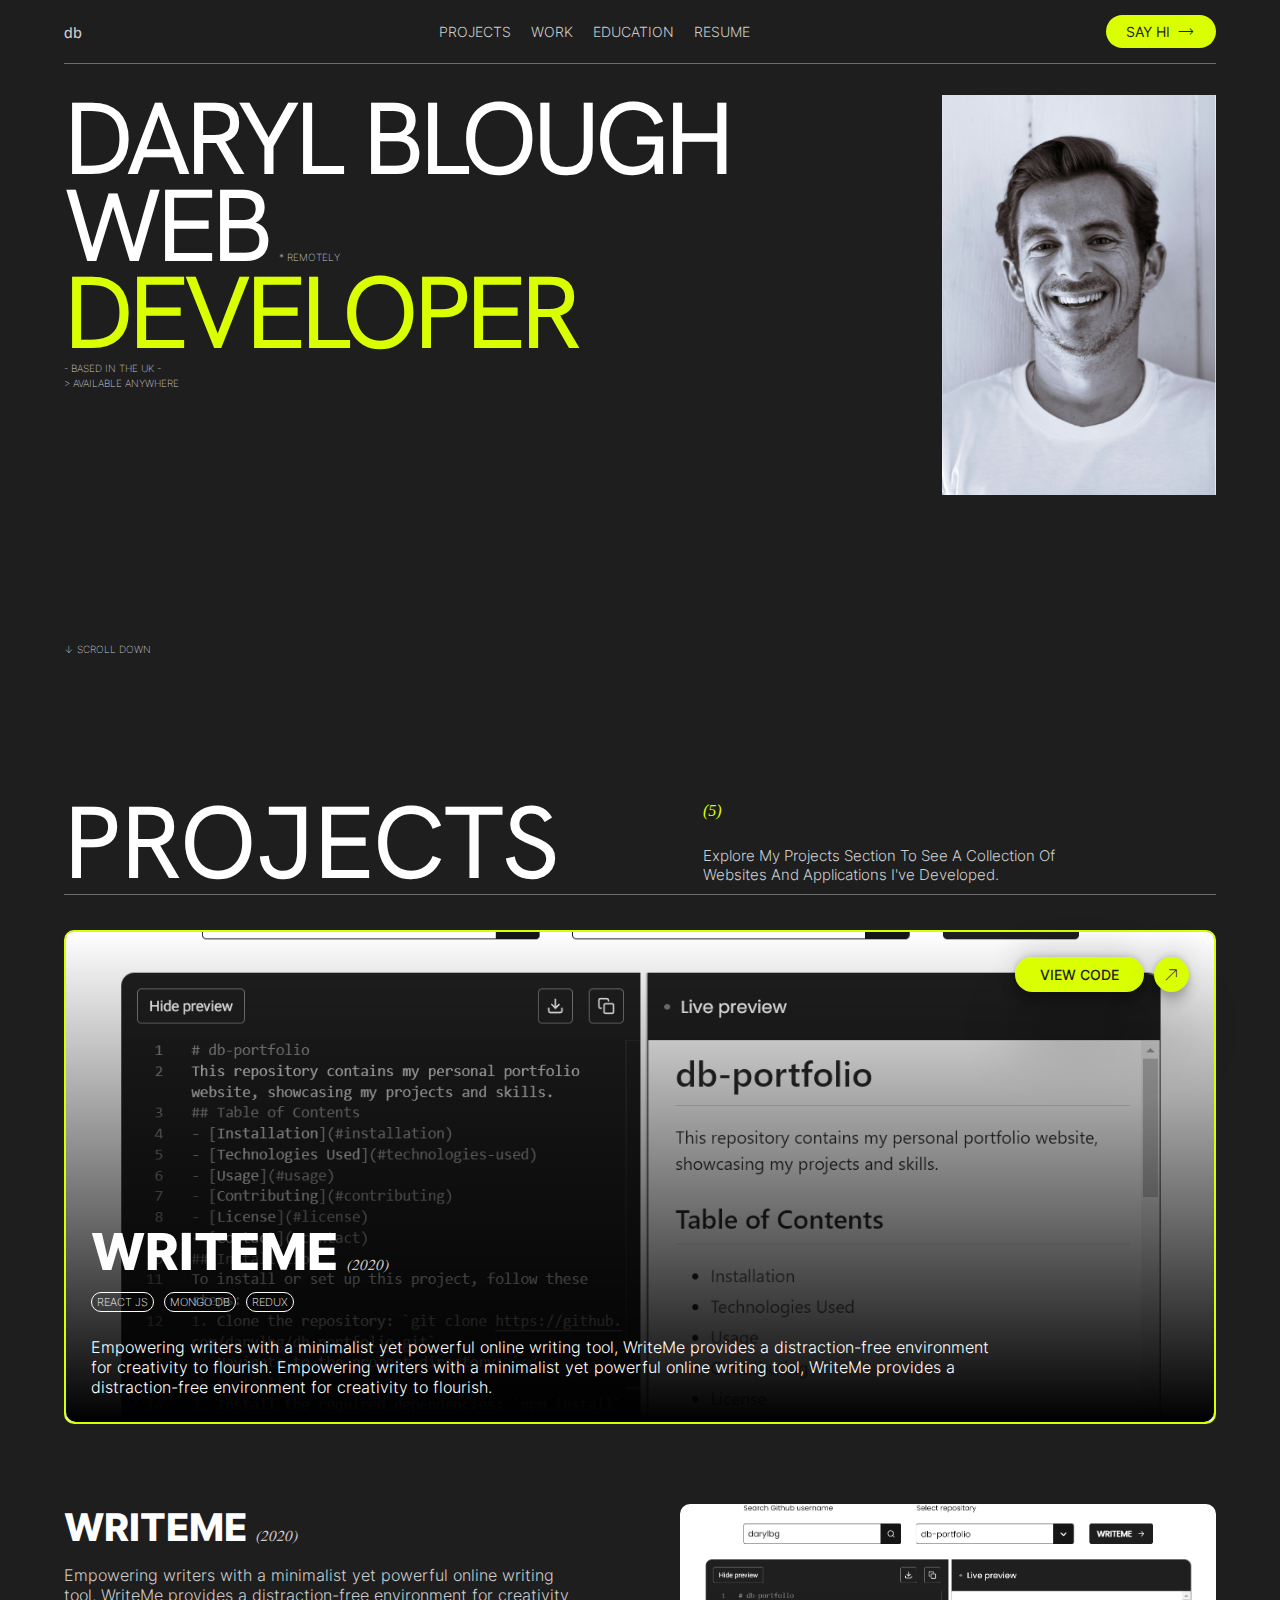
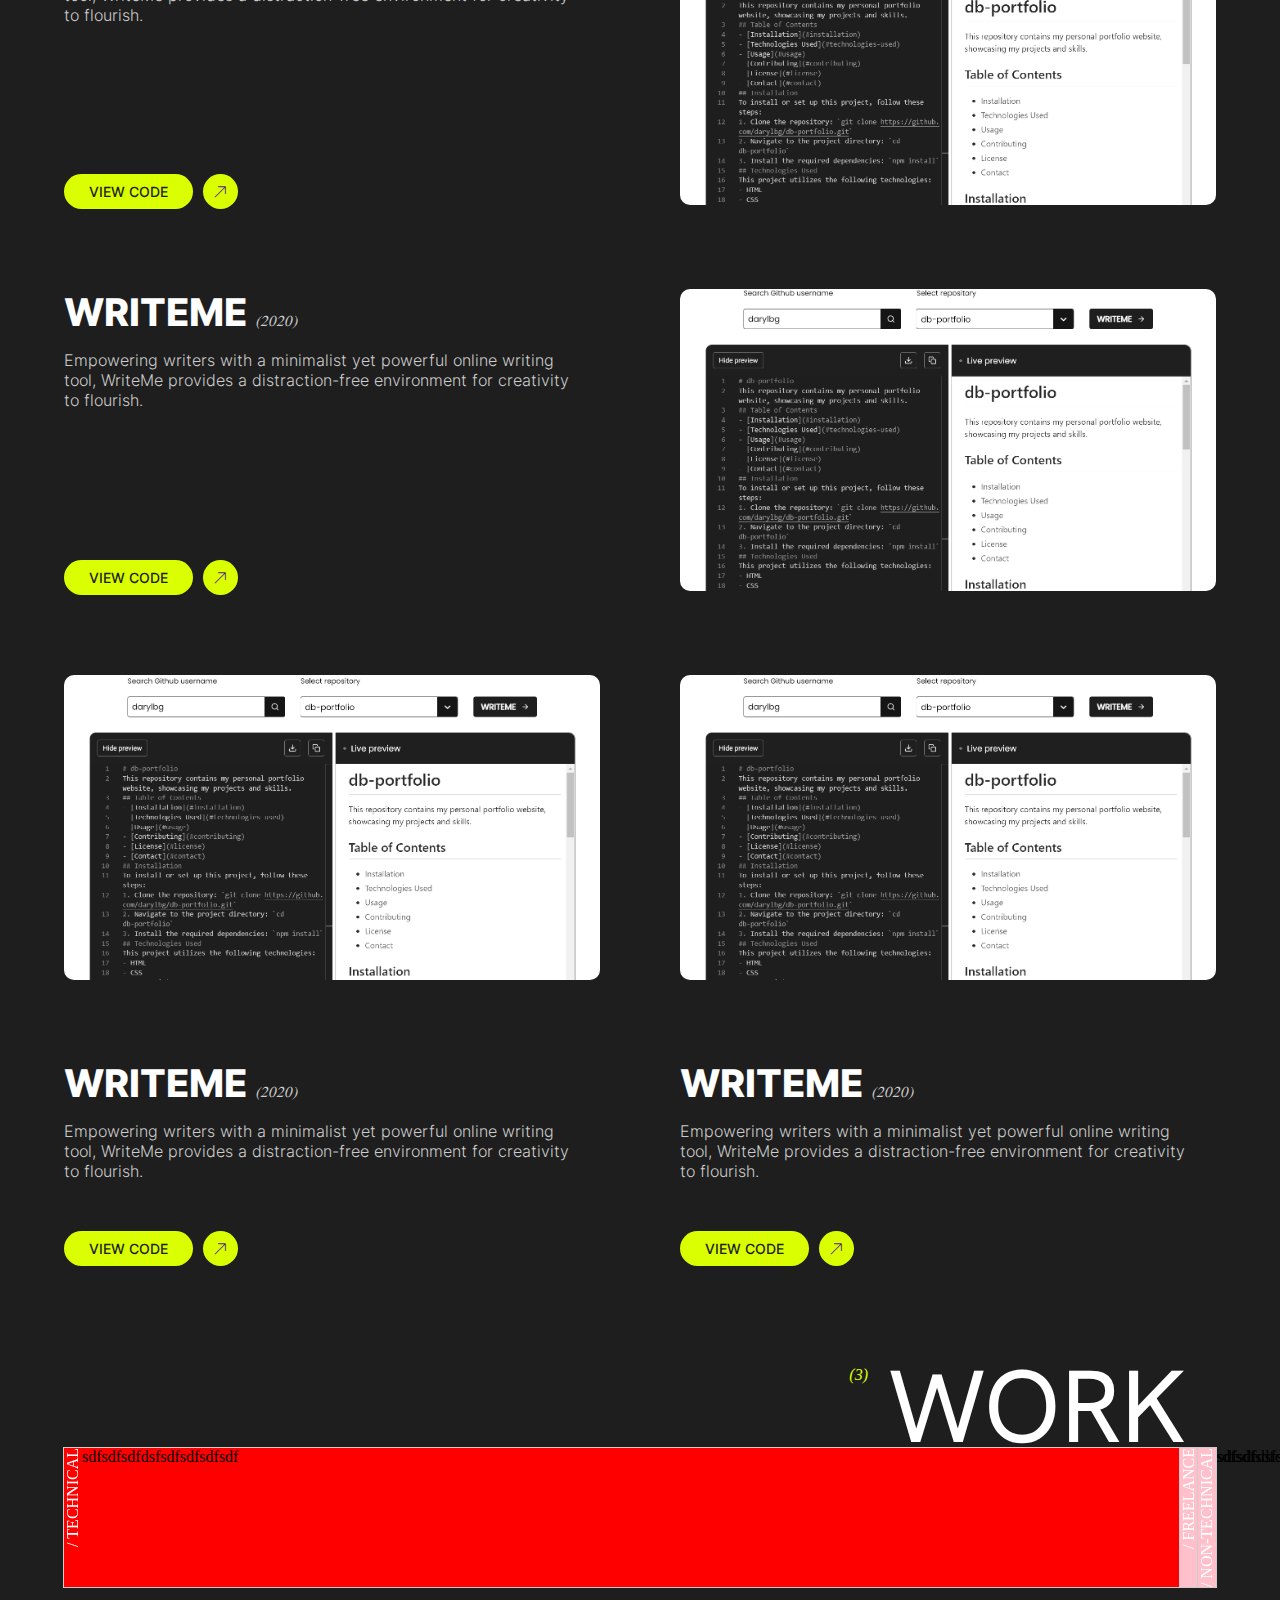
==== index.html @ 4eb35c2e "refactored work expand/collapse, animated it" ====
<!DOCTYPE html>
<html lang="en">
  <head>
    <meta charset="UTF-8" />
    <meta name="viewport" content="width=device-width, initial-scale=1.0" />
    <title>Daryl Blough Portfolio</title>
    <link
      rel="stylesheet"
      href="https://fonts.googleapis.com/css2?family=Material+Symbols+Outlined:opsz,wght,FILL,GRAD@24,400,0,0"
    />
    <link
      rel="stylesheet"
      href="https://fonts.googleapis.com/css2?family=Material+Symbols+Rounded:opsz,wght,FILL,GRAD@24,300,0,-25"
    />
    <link rel="stylesheet" href="style.css" />
    <script src="https://ajax.googleapis.com/ajax/libs/jquery/3.6.3/jquery.min.js"></script>
  </head>
  <body>
    <div class="navbar desktop-navbar">
      <div class="navbar-wrapper">
        <div class="logo"><a href="">db</a></div>
        <ul class="navbar-menu">
          <li class="menu-item"><a href="">PROJECTS</a></li>
          <li class="menu-item"><a href="">WORK</a></li>
          <li class="menu-item"><a href="">EDUCATION</a></li>
          <li class="menu-item"><a href="">RESUME</a></li>
        </ul>
        <div class="menu-item contact-menu-item">
          <a href=""
            >SAY HI<span class="material-symbols-rounded"> trending_flat </span>
          </a>
        </div>
      </div>
    </div>
    <div class="navbar mobile-navbar">
      <div class="m-navbar">
        <div class="m-navbar-logo">db</div>
        <button id="m-menu-trigger" class="m-menu-button">
          <span id="m-menu-trigger-icon" class="material-symbols-rounded"
            >menu</span
          >
          MENU
        </button>
      </div>

      <ul id="m-navbar-menu" class="m-navbar-menu">
        <li class="menu-item"><a href="">HOME</a></li>
        <li class="menu-item"><a href="">PROJECTS</a></li>
        <li class="menu-item"><a href="">WORK</a></li>
        <li class="menu-item"><a href="">EDUCATION</a></li>
        <li class="menu-item"><a href="">CONTACT</a></li>
        <li class="menu-item"><a href="">RESUME</a></li>
      </ul>
    </div>
    <div class="app">
      <div class="home">
        <div class="home-intro-wrapper">
          <div class="home-text">
            <div class="header">
              <p class="header-text">DARYL BLOUGH</p>
              <p class="header-text">
                WEB<span class="inline-header-subtext">* REMOTELY</span>
              </p>
              <p class="header-text accent-header">DEVELOPER</p>
              <div class="header-subtext">
                <p>- BASED IN THE UK -</p>
                <p>> AVAILABLE ANYWHERE</p>
              </div>
            </div>
          </div>
          <div class="home-image">
            <div class="image">
              <img src="./assets/images/unsplash_rriAI0nhcbc.jpg" alt="" />
            </div>
          </div>
        </div>
        <div class="text">
          <p class="header-subtext scrolldown-subtext">↓ SCROLL DOWN</p>
        </div>
        <div class="projects-header">
          <div class="title section-header">
            <p>PROJECTS</p>
            <span class="sm-section-header-number hide-on-md">(5)</span>
          </div>
          <div class="section-header-content">
            <div class="content-wrapper">
              <p class="number hide-on-sm">(5)</p>
              <p class="text">
                Explore my projects section to see a collection of websites and
                applications I've developed.
              </p>
            </div>
          </div>
        </div>
      </div>
      <div class="projects">
        <div class="featured-project">
          <div class="featured-project-image">
            <img
              src="./assets/images/zoomtube.png"
              class="featured-project-image"
            />
          </div>
          <div class="featured-project-content">
            <div class="featured-project-links">
              <div class="view-links">
                <div class="view-code-link">
                  <a href="">
                    <span>VIEW CODE</span>
                  </a>
                </div>
                <a href="" class="view-live-link">
                  <span class="material-symbols-rounded"> north_east </span>
                </a>
              </div>
            </div>
            <div class="project-content-header">
              <p class="title">WRITEME<span>(2020)</span></p>
              <div class="techstack">
                <div class="tech">REACT JS</div>
                <div class="tech">MONGO DB</div>
                <div class="tech">REDUX</div>
              </div>
              <p class="description">
                Empowering writers with a minimalist yet powerful online writing
                tool, WriteMe provides a distraction-free environment for
                creativity to flourish. Empowering writers with a minimalist yet
                powerful online writing tool, WriteMe provides a
                distraction-free environment for creativity to flourish.
              </p>
            </div>
          </div>
        </div>
        <div class="project-layout-1 project-layout">
          <div class="project">
            <div class="project-content">
              <div class="project-content-header">
                <p class="title">WRITEME<span>(2020)</span></p>
                <p class="description">
                  Empowering writers with a minimalist yet powerful online
                  writing tool, WriteMe provides a distraction-free environment
                  for creativity to flourish.
                </p>
              </div>
              <div class="project-content-footer">
                <div class="view-links">
                  <div class="view-code-link">
                    <a href="">
                      <span>VIEW CODE</span>
                    </a>
                  </div>
                  <a href="" class="view-live-link">
                    <span class="material-symbols-rounded"> north_east </span>
                  </a>
                </div>
              </div>
            </div>
            <div class="project-image">
              <img
                src="./assets/images/zoomtube.png"
                alt="writeme project image"
              />
            </div>
          </div>
          <div class="project">
            <div class="project-content">
              <div class="project-content-header">
                <p class="title">WRITEME<span>(2020)</span></p>
                <p class="description">
                  Empowering writers with a minimalist yet powerful online
                  writing tool, WriteMe provides a distraction-free environment
                  for creativity to flourish.
                </p>
              </div>
              <div class="project-content-footer">
                <div class="view-links">
                  <div class="view-code-link">
                    <a href="">
                      <span>VIEW CODE</span>
                    </a>
                  </div>
                  <a href="" class="view-live-link">
                    <span class="material-symbols-rounded"> north_east </span>
                  </a>
                </div>
              </div>
            </div>
            <div class="project-image">
              <img
                src="./assets/images/zoomtube.png"
                alt="writeme project image"
              />
            </div>
          </div>
        </div>
        <div class="project-layout-2 project-layout">
          <div class="project">
            <div class="project-image project-layout-2-image">
              <img
                src="./assets/images/zoomtube.png"
                alt="writeme project image"
              />
            </div>
            <div class="project-content project-layout-2-content">
              <div class="project-content-header">
                <p class="title">WRITEME<span>(2020)</span></p>
                <p class="description">
                  Empowering writers with a minimalist yet powerful online
                  writing tool, WriteMe provides a distraction-free environment
                  for creativity to flourish.
                </p>
              </div>
              <div class="project-content-footer">
                <div class="view-links">
                  <div class="view-code-link">
                    <a href="">
                      <span>VIEW CODE</span>
                    </a>
                  </div>
                  <a href="" class="view-live-link">
                    <span class="material-symbols-rounded"> north_east </span>
                  </a>
                </div>
              </div>
            </div>
          </div>
          <div class="project">
            <div class="project-image project-layout-2-image">
              <img
                src="./assets/images/zoomtube.png"
                alt="writeme project image"
              />
            </div>
            <div class="project-content project-layout-2-content">
              <div class="project-content-header">
                <p class="title">WRITEME<span>(2020)</span></p>
                <p class="description">
                  Empowering writers with a minimalist yet powerful online
                  writing tool, WriteMe provides a distraction-free environment
                  for creativity to flourish.
                </p>
              </div>
              <div class="project-content-footer">
                <div class="view-links">
                  <div class="view-code-link">
                    <a href="">
                      <span>VIEW CODE</span>
                    </a>
                  </div>
                  <a href="" class="view-live-link">
                    <span class="material-symbols-rounded"> north_east </span>
                  </a>
                </div>
              </div>
            </div>
          </div>
        </div>
      </div>
      <div class="work">
        <div class="work-header">
          <div class="title section-header">
            <span class="sm-section-header-number">(3)</span>
            <p>WORK</p>
          </div>
        </div>
        <div class="work-fields">
          <div id="technical" class="work-field technical work-expanded" data-index="0">
            <div class="work-field-header">
                <span><span>/ </span>TECHNICAL</span>
            </div>
            <div class="work-field-content">sdfsdfsdfdsfsdfsdfsdfsdf</div>
          </div>
          <div id="freelance" class="work-field freelance work-collapsed" data-index="1">
            <div class="work-field-header">
                <span><span>/ </span>FREELANCE</span>
            </div>
            <div class="work-field-content">sdfsdfsdfdsfsdfsdfsdfsdf</div>
          </div>
          <div id="non-technical" class="work-field non-technical work-collapsed" data-index="2">
            <div class="work-field-header">
                <span><span>/ </span>NON-TECHNICAL</span>
            </div>
            <div class="work-field-content">sdfsdfsdfdsfsdfsdfsdfsdf</div>
          </div>
        </div>
      </div>
    </div>
    <script src="script.js"></script>
    <!-- <script src="https://code.jquery.com/jquery-3.7.1.min.js" integrity="sha256-/JqT3SQfawRcv/BIHPThkBvs0OEvtFFmqPF/lYI/Cxo=" crossorigin="anonymous"></script> -->
  </body>
</html>
---- style.css ----
@font-face {
  font-family: "Familjen Grotesk";
  src: url("./assets/fonts/Familjen_Grotesk/FamiljenGrotesk-VariableFont_wght.ttf")
    format("truetype");
}

@font-face {
  font-family: "Inter";
  src: url("./assets/fonts/Inter/Inter-VariableFont_slnt\,wght.ttf")
    format("truetype");
}

@font-face {
  font-family: "Times Newer Roman";
  src: url("./assets/fonts/times_newer_roman/TimesNewerRoman-Regular.otf")
    format("truetype");
}

@font-face {
  font-family: "Hanken Grotesk";
  src: url("./assets/fonts/Hanken_Grotesk/HankenGrotesk-VariableFont_wght.ttf")
    format("truetype");
}

.material-symbols-rounded {
  font-variation-settings: "FILL" 0, "wght" 200, "GRAD" 0, "opsz" 24;
}

:root {
  --black: #1e1e1e;
  --black-50: #6a6a6a;
  --white: #fff;
  --white-darker: #cccccc;
  --accent: #daff00;
  --accent-darker: #b1cc00;

  --familjen-grotesk: "Familjen Grotesk";
  --hanken-grotesk: "Hanken Grotesk";
  --inter: "Inter";
  --times-newer-roman: "Times Newer Roman";
}

body {
  /* width: 100vw; */
  overflow-x: hidden;
  margin: 0;
  padding: 0;
  display: flex;
  flex-direction: column;
  justify-content: center;
  background-color: var(--black);
  color: var(--black-100);
  font-family: var(--raleway-font);
}

/* NAVBAR */

.navbar {
  display: flex;
  flex-direction: row;
  position: fixed;
  width: 100%;
  top: 0;
  transition: all ease-in-out 0.4s;
  box-sizing: border-box;
  background-color: var(--black);
  max-width: 1600px;
  z-index: 99;
}

.navbar-wrapper {
  display: flex;
  justify-content: space-between;
  align-items: center;
  width: 100%;
  padding: 15px 0;
  border-bottom: 1px solid var(--black-50);
}

.logo a {
  color: var(--white-darker);
  font-family: var(--familjen-grotesk);
  text-decoration: none;
}

.desktop-navbar {
  /* height: 60px; */
  align-self: center;
  padding: 0 5%;
}

.navbar-menu {
  display: flex;
  align-items: center;
  gap: 20px;
  flex-direction: row;
  padding: 0;
  margin: 0;
}

.menu-item {
  list-style-type: none;
}

.menu-item a {
  text-decoration: none;
  color: var(--white-darker);
  font-family: var(--inter);
  font-weight: 300;
  font-size: 14px;
}

.menu-item a:hover {
  text-decoration: none;
  color: var(--white);
  transition: all ease-in-out 0.2s;
}

.contact-menu-item a {
  color: var(--black);
  background-color: var(--accent);
  padding: 6px 20px;
  border-radius: 50px;
  display: flex;
  align-items: center;
  font-size: 14px;
  font-weight: 400;
}

.contact-menu-item a:hover {
  color: var(--black);
}

.contact-menu-item a .material-symbols-rounded {
  color: var(--black);
  font-size: 21px;
  padding-left: 5px;
}

/* MOBILE NAVBAR */

.m-navbar {
  display: flex;
  justify-content: space-between;
  width: 100%;
  padding: 10px;
  align-items: center;
}

.m-navbar-logo {
  color: var(--white);
}

.m-menu-button {
  z-index: 80;
  background-color: var(--accent);
  border: none;
  color: var(--black);
  border-radius: 50px;
  display: flex;
  align-items: center;
  padding: 6px 15px;
}

.m-menu-button:hover,
.m-menu-button:focus {
  cursor: pointer;
}

#m-menu-trigger-icon {
  font-size: 18px;
  padding-right: 5px;
}

.m-navbar-menu {
  position: absolute;
  top: 0;
  left: 100%;
  height: 100svh;
  background-color: var(--black);
  margin: 0;
  padding: 50px 20px;
  box-sizing: border-box;
  display: flex;
  justify-content: center;
  flex-direction: column;
}

.m-navbar-menu .menu-item a {
  font-size: 25px;
}

.m-navbar-menu .menu-item {
  padding: 15px 0;
}

.app {
  display: flex;
  flex-direction: column;
  width: 100%;
  align-self: center;
  padding: 70px 5% 0 5%;
  max-width: 1600px;
  box-sizing: border-box;
}

/* home */

.home {
  /* width: 100%; */
  display: flex;
  flex-direction: column;
  height: calc(100svh - 75px);
  justify-content: space-between;
  box-sizing: border-box;
  padding-top: 25px;
}

.home-intro-wrapper {
  width: 100%;
  display: flex;
  flex-direction: row;
}

.home-text {
  display: flex;
  flex-direction: column;
  flex-grow: 1;
  justify-content: space-between;
}

.home-text .header {
  width: 100%;
}

.home-text .header .header-text {
  margin: 0;
  font-family: var(--hanken-grotesk);
  color: var(--white);
  container-type: inline-size;
  font-size: 8cqw;
  line-height: 0.85;
  letter-spacing: -5px;
}

.home-text .header .accent-header {
  color: var(--accent);
}

.inline-header-subtext {
  padding-left: 10px;
}

.inline-header-subtext,
.header-subtext {
  color: var(--white-darker);
  font-family: var(--inter);
  font-size: 10px;
  margin: 0;
  line-height: 0.5;
  font-weight: 200;
  letter-spacing: 0px;
}

.scrolldown-subtext {
  margin: 0;
  line-height: 1;
}

.home-image {
  display: flex;
  width: 350px;
  max-width: 35%;
  max-height: 400px;
  justify-content: flex-end;
}

.home-image .image img {
  width: 100%;
  height: 100%;
}

.home-image .text {
  display: flex;
  align-items: flex-end;
}

/* projects */

.section-header {
  flex: 0 0 auto;
  display: flex;
  padding-right: 30px;
}

.section-header p {
  font-size: 8cqw;
  font-family: var(--hanken-grotesk);
  color: var(--white);
  margin: 0;
  align-self: flex-end;
  line-height: 0.8;
}

.projects-header {
  display: flex;
  flex-direction: row;
  width: 100%;
  padding-bottom: 10px;
  border-bottom: 1px solid var(--black-50);
  box-sizing: border-box;
}

.section-header-content {
  display: flex;
  flex-grow: 1;
  flex-direction: column;
  align-items: center;
}

.section-header-content .content-wrapper {
  max-width: 400px;
  display: flex;
  flex-direction: column;
  justify-content: space-between;
  height: 100%;
}

.section-header-content .content-wrapper .number {
  color: var(--accent);
  font-style: italic;
  margin: 0;
}

.sm-section-header-number {
  color: var(--accent);
  font-style: italic;
  padding: 0 20px;
}

.section-header-content .content-wrapper .text {
  color: var(--white-darker);
  margin: 0;
  font-family: var(--inter);
  font-size: 15px;
  font-weight: 300;
  text-transform: capitalize;
}

/* projects */

.projects {
  display: flex;
  flex-direction: column;
  justify-content: center;
  gap: 50px;
  margin-top: 35px;
}

.featured-project {
  width: 100%;
  height: 100%;
  aspect-ratio: 21/9;
  display: flex;
  position: relative;
  border-radius: 10px;
  border: 2px solid var(--accent);
  min-height: 450px;
  box-sizing: border-box;
}

.featured-project::before {
  content: "";
  background: linear-gradient(to top, rgb(0, 0, 0, 1), transparent);
  position: absolute;
  height: 100%;
  width: 100%;
  border-radius: 10px;
  z-index: 70;
}

.featured-project-links .view-links .view-code-link,
.featured-project-links .view-links .view-live-link {
  box-shadow: rgba(0, 0, 0, 0.25) 0px 54px 55px, rgba(0, 0, 0, 0.12) 0px -12px 30px, rgba(0, 0, 0, 0.12) 0px 4px 6px, rgba(0, 0, 0, 0.17) 0px 12px 13px, rgba(0, 0, 0, 0.09) 0px -3px 5px;
}

.featured-project-image {
  position: absolute;
  height: 100%;
  width: 100%;
  border-radius: 7px;
}

.featured-project-image img {
  object-fit: cover;
  object-position: center center;
  filter: grayscale(1);
}

.featured-project:hover > .featured-project-image img {
  filter: grayscale(0);
  transition: all ease-in-out 0.3s;
}

.featured-project-links {
  display: flex;
  justify-content: flex-end;
}

.featured-project-content {
  display: flex;
  flex: 1;
  justify-content: space-between;
  flex-direction: column;
  padding: 25px;
  box-sizing: border-box;
  z-index: 80;
}

.featured-project-content .project-content-header {
  max-width: 900px;
}

.featured-project-content .project-content-header .title {
  color: var(--white);
  margin-bottom: 10px;
  font-size: 4cqw;
}

.project-content-header .techstack {
  display: flex;
  flex-direction: row;
  gap: 10px;
}

.techstack .tech {
  border: 1px solid white;
  border-radius: 50px;
  color: var(--white);
  font-family: var(--inter);
  font-weight: 200;
  font-size: 11px;
  padding: 2px 5px;
}

.featured-project-content .project-content-header .description {
  color: var(--white);
  margin-top: 25px;
}

.project-layout-1 {
  display: flex;
  flex-direction: column;
  gap: 50px;
}

.project-layout-2 {
  display: flex;
  flex-direction: row;
  gap: 20px;
}

.project-layout-1 .project {
  flex-direction: row;
}

.project-layout-2 .project {
  flex-direction: column;
}

.project {
  display: flex;
  flex: 1;
  gap: 20px;
}

.project-content {
  display: flex;
  flex-direction: column;
  justify-content: space-between;
  flex: 1;
}

.project-content-header {
  z-index: 80;
}

.project-content-header .title {
  color: var(--white);
  font-family: var(--inter);
  font-weight: 800;
  margin: 0 0 15px 0;
  container-type: inline-size;
  font-size: 3cqw;
}

.project-content-header .title span {
  color: var(--white-darker);
  font-family: var(--times-newer-roman);
  font-weight: 200;
  margin: 0 8px;
  font-style: italic;
  font-size: 15px;
}

.project-content-header .description {
  color: var(--white-darker);
  font-family: var(--inter);
  margin: 0;
  font-weight: 300;
  text-wrap: pretty;
}

.view-links {
  display: flex;
  flex-direction: row;
  align-items: center;
}

.view-code-link {
  border-radius: 50px;
}

.view-code-link a {
  height: 35px;
  background-color: var(--accent);
  display: flex;
  align-items: center;
  padding: 0px 25px;
  border-radius: 50px;
  text-decoration: none;
  text-decoration: none;
  width: fit-content;
}

.view-code-link a span {
  color: var(--black);
  font-family: var(--inter);
  font-weight: 500;
  font-size: 14px;
}

.view-live-link {
  background-color: var(--accent);
  border: none;
  border-radius: 50%;
  height: 35px;
  width: 35px;
  margin-left: 10px;
  display: flex;
  justify-content: center;
  align-items: center;
  text-decoration: none;
}

.view-live-link:hover {
  cursor: pointer;
}

.view-live-link .material-symbols-rounded {
  font-size: 21px;
}

.project-image {
  position: relative;
  border-radius: 10px;
  aspect-ratio: 16/9;
  flex: 1;
}

.project-image img {
  height: 100%;
  width: 100%;
  object-fit: cover;
  border-radius: 10px;
  aspect-ratio: 16/9;
  filter: grayscale(1);
}

.project:hover > .project-image img {
  filter: grayscale(0);
  transition: all ease-in-out 0.3s;
}

.view-project {
  position: absolute;
  top: 5px;
  right: 5px;
  color: var(--accent);
  font-family: var(--inter);
}

.project-layout-2-image,
.project-layout-2-content {
  flex-grow: 0;
}

.project-layout-2-content .project-content-footer {
  margin-top: 50px;
}

/* work */

.work {
  margin-top: 100px;
  margin-bottom: 100px;
  display: flex;
  flex-direction: column;
}

.work-header .section-header {
  justify-content: flex-end;
}

.work-fields {
  display: flex;
  flex-direction: row;
  width: 100%;
}

.work-field {
  display: flex;
  flex-direction: row;
  outline: 1px solid var(--white-darker);
}

.work-expanded {
  flex: 1;
  width: auto;
  background-color: red;
  transition: flex 0.7s, width 0.7s ease;
}

.work-collapsed {
  flex: 0;
  background-color: pink;
  transition: flex 0.7s, width 0.7s ease;
}

.work-field-header {
  display: flex;
  flex-direction: column;
  cursor: pointer;
}

.work-field-header span {
  writing-mode: vertical-rl;
  transform: scale(-1);
  color: var(--white);
}

/* MEDIA QUERIES */

@media screen and (min-width: 768px) {
  .mobile-navbar {
    display: none;
  }

  .home-image .text {
    display: none;
  }

  .hide-on-md {
    display: none;
  }
}

@media screen and (min-width: 1100px) {
  .projects {
    display: flex;
    flex-direction: column;
    justify-content: center;
    gap: 80px;
  }

  .project {
    display: flex;
    flex: 1;
    gap: 80px;
  }

  .project-layout-1 {
    display: flex;
    flex-direction: column;
    gap: 80px;
  }

  .project-layout-2 {
    display: flex;
    flex-direction: row;
    gap: 80px;
  }
}

@media screen and (min-width: 1400px) {
  .home-text .header .header-text {
    font-size: 120px;
  }

  .section-header p {
    font-size: 120px;
  }
}

@media screen and (max-width: 768px) {
  .desktop-navbar {
    display: none;
  }

  .app {
    align-self: center;
    padding: 60px 10px 0 10px;
  }

  .home {
    justify-content: space-around;
  }

  .home-intro-wrapper {
    flex-direction: column;
  }

  .home-text .header .header-text {
    font-size: 12cqw;
    letter-spacing: -2.5px;
  }

  .inline-header-subtext,
  .header-subtext {
    font-size: 9px;
  }

  .home-image {
    display: flex;
    width: 100%;
    max-width: 100%;
  }

  .home-image .image {
    width: auto;
    height: auto;
    max-height: 300px;
  }

  .inline-header-subtext,
  .home-text .subtext {
    font-size: 9px;
    line-height: 0.5;
  }

  .home-image {
    display: flex;
    width: 100%;
  }

  .projects-header {
    flex-direction: column;
    /* border-bottom: none; */
  }

  .section-header {
    flex: 0 0 auto;
    display: flex;
  }

  .section-header p {
    padding-bottom: 8px;
  }

  .section-header-content {
    align-items: flex-start;
    max-width: 100%;
  }

  .section-header-content .content-wrapper {
    max-width: 100%;
    width: 100%;
  }

  .section-header-content .content-wrapper .text {
    font-size: 13px;
  }

  .project-layout-1 .project {
    flex-direction: column-reverse;
  }

  .project-layout-2 {
    flex-direction: column;
    gap: 50px;
  }

  .project-layout-2-content .project-content-footer {
    margin-top: 0px;
  }

  .view-links {
    margin-top: 40px;
  }

  .featured-project-content {
    padding: 15px;
  }

  .featured-project-links .view-links {
    margin-top: 0;
  }

  .featured-project-content .project-content-header .title {
    font-size: 30px;
  }

  .project-content-header .title {
    font-size: 25px;
  }

  .project-content-header .description {
    font-size: 15px;
  }

  .work-fields {
    display: flex;
    flex-direction: column;
  }

  .hide-on-sm {
    display: none;
  }
}

@media screen and (max-width: 500px) {
  .home-image .image {
    max-height: 200px;
  }

  .featured-project-content {
    padding: 10px;
  }
}
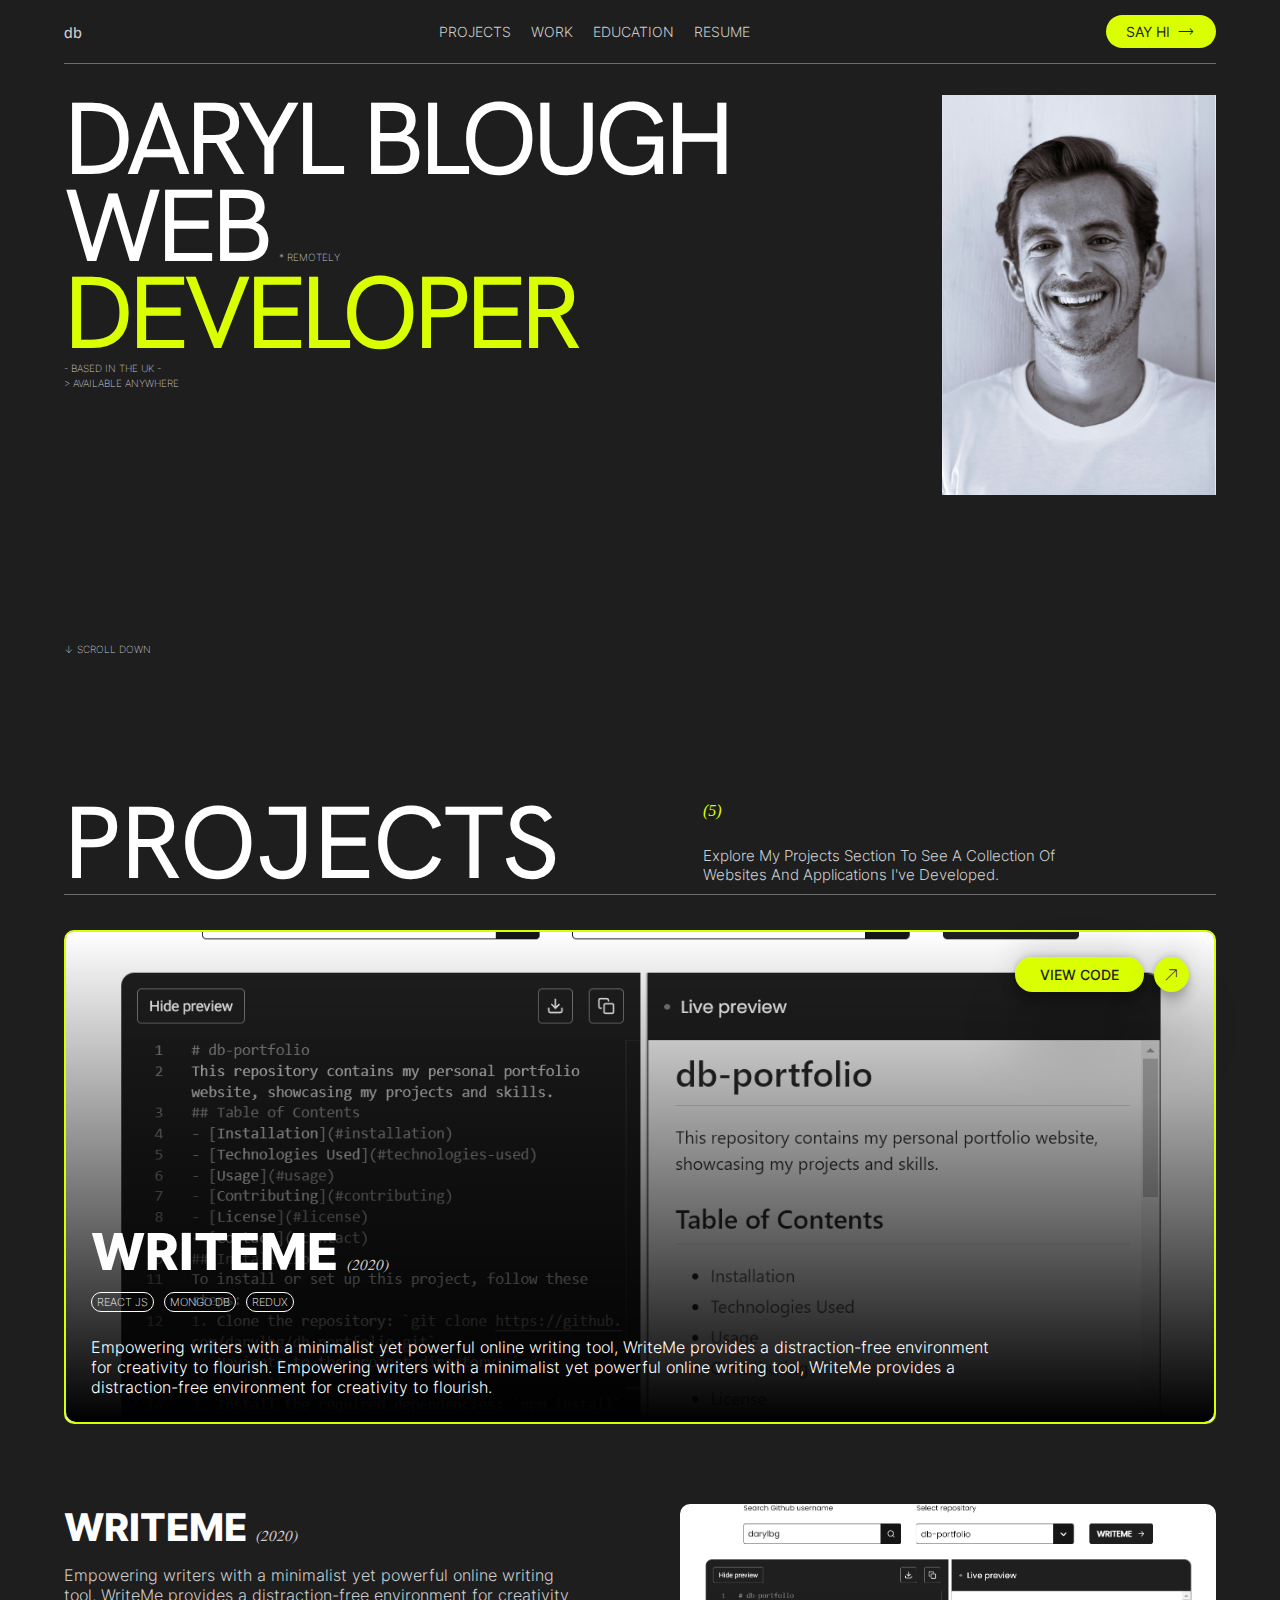
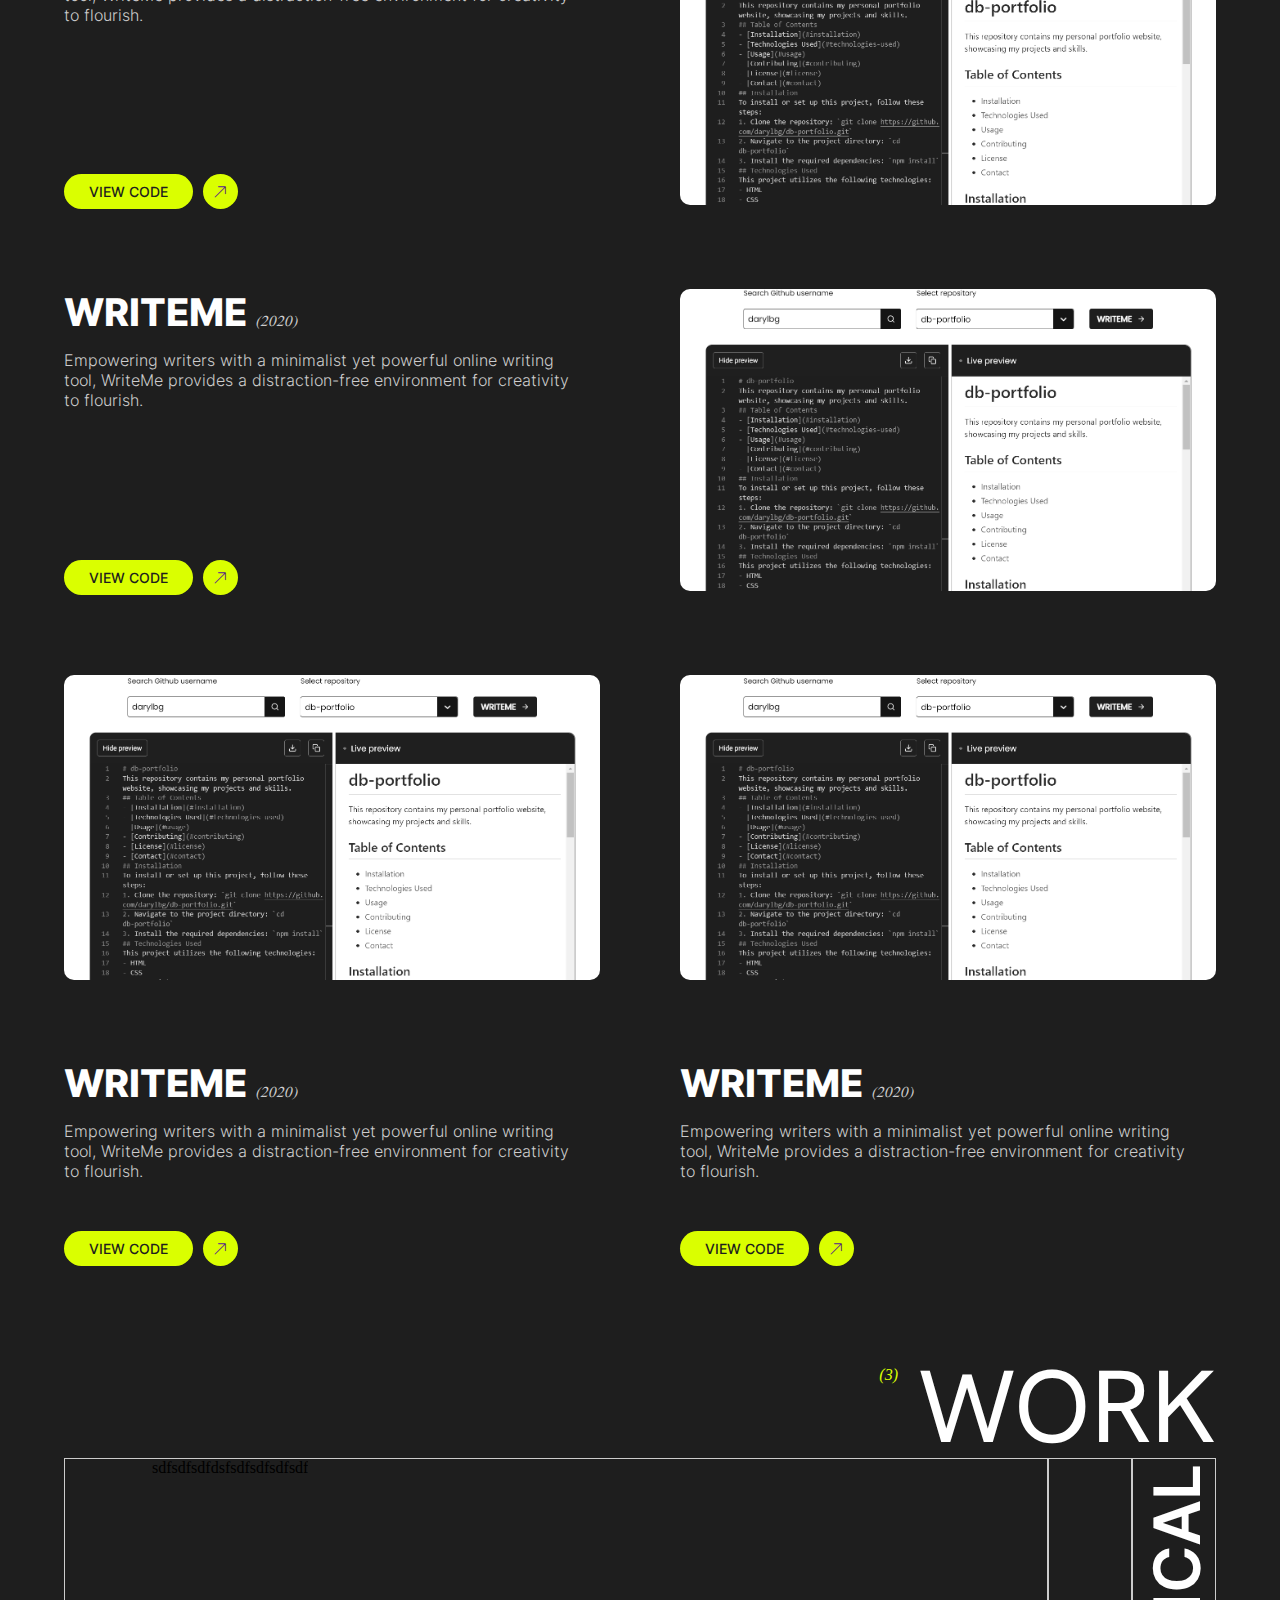
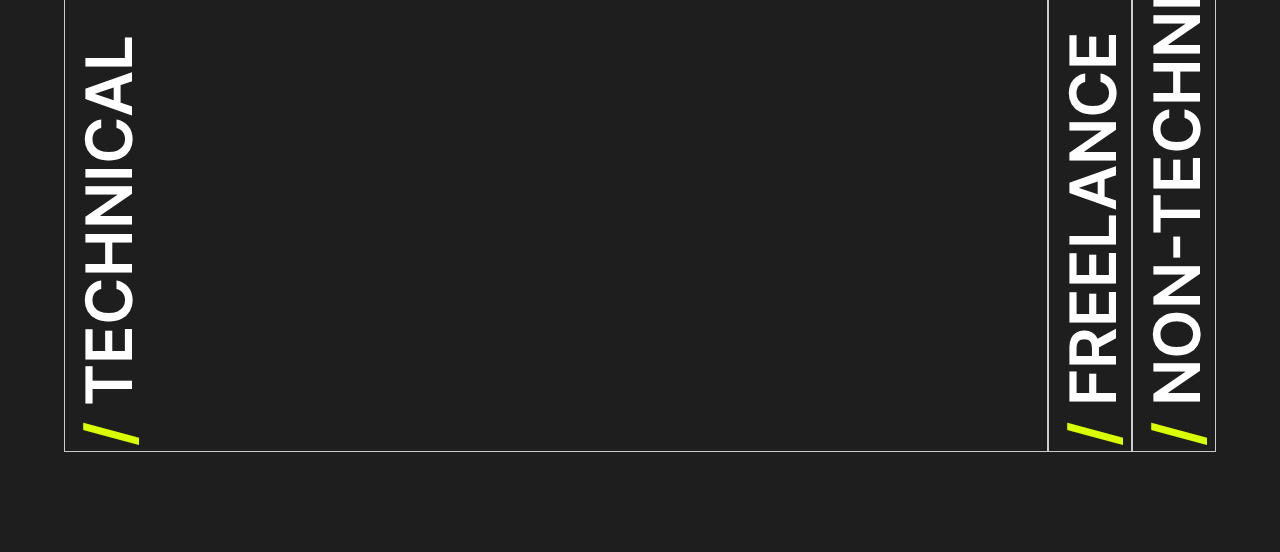
==== commit 0aa810fe: "styled work" ====
--- a/index.html
+++ b/index.html
@@ -266,19 +266,19 @@
         <div class="work-fields">
           <div id="technical" class="work-field technical work-expanded" data-index="0">
             <div class="work-field-header">
-                <span><span>/ </span>TECHNICAL</span>
+                <span class="text"><span>/ </span>TECHNICAL</span>
             </div>
             <div class="work-field-content">sdfsdfsdfdsfsdfsdfsdfsdf</div>
           </div>
           <div id="freelance" class="work-field freelance work-collapsed" data-index="1">
             <div class="work-field-header">
-                <span><span>/ </span>FREELANCE</span>
+                <span class="text"><span>/ </span>FREELANCE</span>
             </div>
             <div class="work-field-content">sdfsdfsdfdsfsdfsdfsdfsdf</div>
           </div>
           <div id="non-technical" class="work-field non-technical work-collapsed" data-index="2">
             <div class="work-field-header">
-                <span><span>/ </span>NON-TECHNICAL</span>
+                <span class="text"><span>/ </span>NON-TECHNICAL</span>
             </div>
             <div class="work-field-content">sdfsdfsdfdsfsdfsdfsdfsdf</div>
           </div>
--- a/style.css
+++ b/style.css
@@ -290,7 +290,7 @@
 .section-header {
   flex: 0 0 auto;
   display: flex;
-  padding-right: 30px;
+  /* padding-right: 30px; */
 }
 
 .section-header p {
@@ -345,6 +345,10 @@
   font-size: 15px;
   font-weight: 300;
   text-transform: capitalize;
+}
+
+.projects-header .section-header {
+  padding-right: 30px;
 }
 
 /* projects */
@@ -381,7 +385,9 @@
 
 .featured-project-links .view-links .view-code-link,
 .featured-project-links .view-links .view-live-link {
-  box-shadow: rgba(0, 0, 0, 0.25) 0px 54px 55px, rgba(0, 0, 0, 0.12) 0px -12px 30px, rgba(0, 0, 0, 0.12) 0px 4px 6px, rgba(0, 0, 0, 0.17) 0px 12px 13px, rgba(0, 0, 0, 0.09) 0px -3px 5px;
+  box-shadow: rgba(0, 0, 0, 0.25) 0px 54px 55px,
+    rgba(0, 0, 0, 0.12) 0px -12px 30px, rgba(0, 0, 0, 0.12) 0px 4px 6px,
+    rgba(0, 0, 0, 0.17) 0px 12px 13px, rgba(0, 0, 0, 0.09) 0px -3px 5px;
 }
 
 .featured-project-image {
@@ -610,30 +616,32 @@
 
 .work-header .section-header {
   justify-content: flex-end;
+  padding-bottom: 10px;
 }
 
 .work-fields {
   display: flex;
   flex-direction: row;
   width: 100%;
+  /* overflow: hidden; */
 }
 
 .work-field {
   display: flex;
   flex-direction: row;
-  outline: 1px solid var(--white-darker);
+  border: 1px solid var(--white-darker);
+  /* overflow: hidden; */
+  box-sizing: border-box;
 }
 
 .work-expanded {
   flex: 1;
   width: auto;
-  background-color: red;
   transition: flex 0.7s, width 0.7s ease;
 }
 
 .work-collapsed {
   flex: 0;
-  background-color: pink;
   transition: flex 0.7s, width 0.7s ease;
 }
 
@@ -641,12 +649,26 @@
   display: flex;
   flex-direction: column;
   cursor: pointer;
-}
-
-.work-field-header span {
+  justify-content: flex-end;
+}
+
+.work-field-header .text {
   writing-mode: vertical-rl;
   transform: scale(-1);
   color: var(--white);
+  font-family: var(--inter);
+  font-size: 5cqw;
+  font-weight: 600;
+  margin: 0;
+  padding: 5px;
+}
+
+.work-field-header .text span {
+  color: var(--accent);
+}
+
+.work-field-content {
+  overflow: hidden;
 }
 
 /* MEDIA QUERIES */
@@ -823,6 +845,15 @@
     flex-direction: column;
   }
 
+  .work-field {
+    flex-direction: column;
+  }
+
+  .work-field-header span {
+    writing-mode: horizontal-tb;
+    transform: none;
+  }
+
   .hide-on-sm {
     display: none;
   }
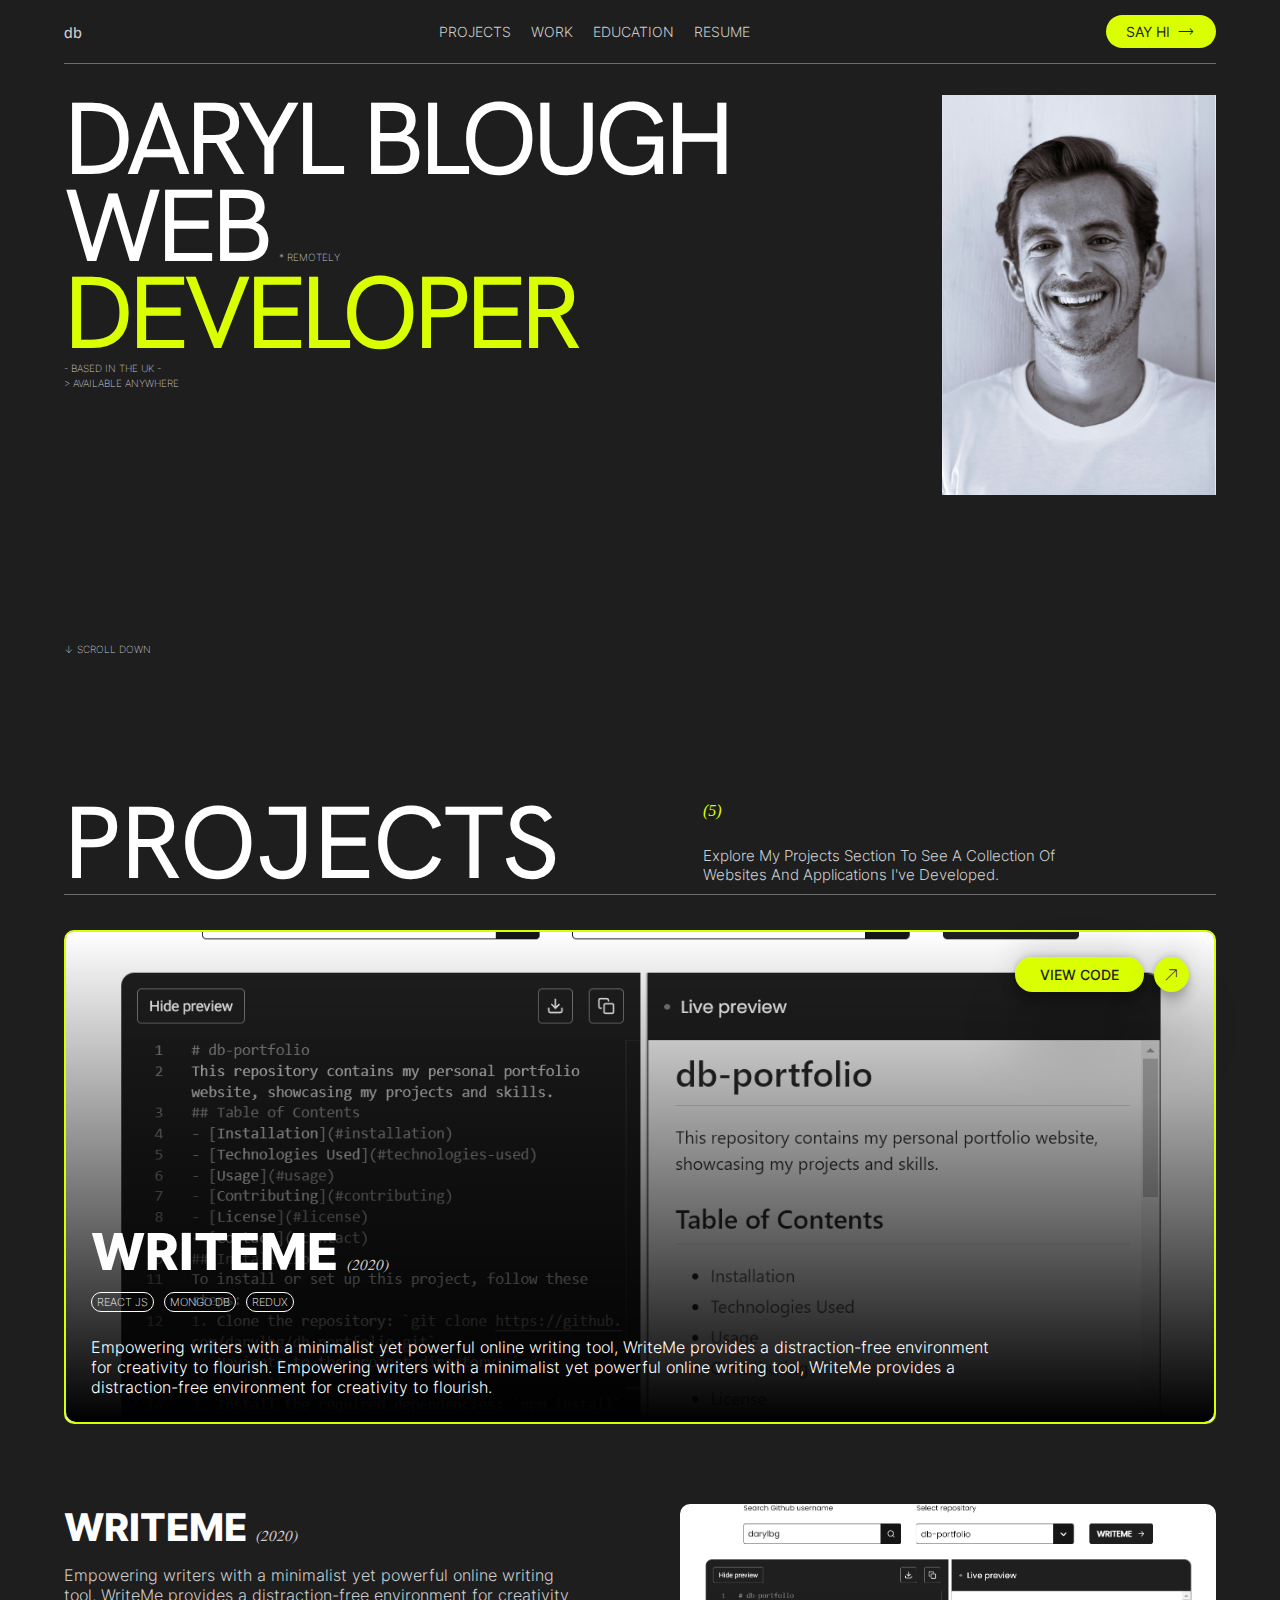
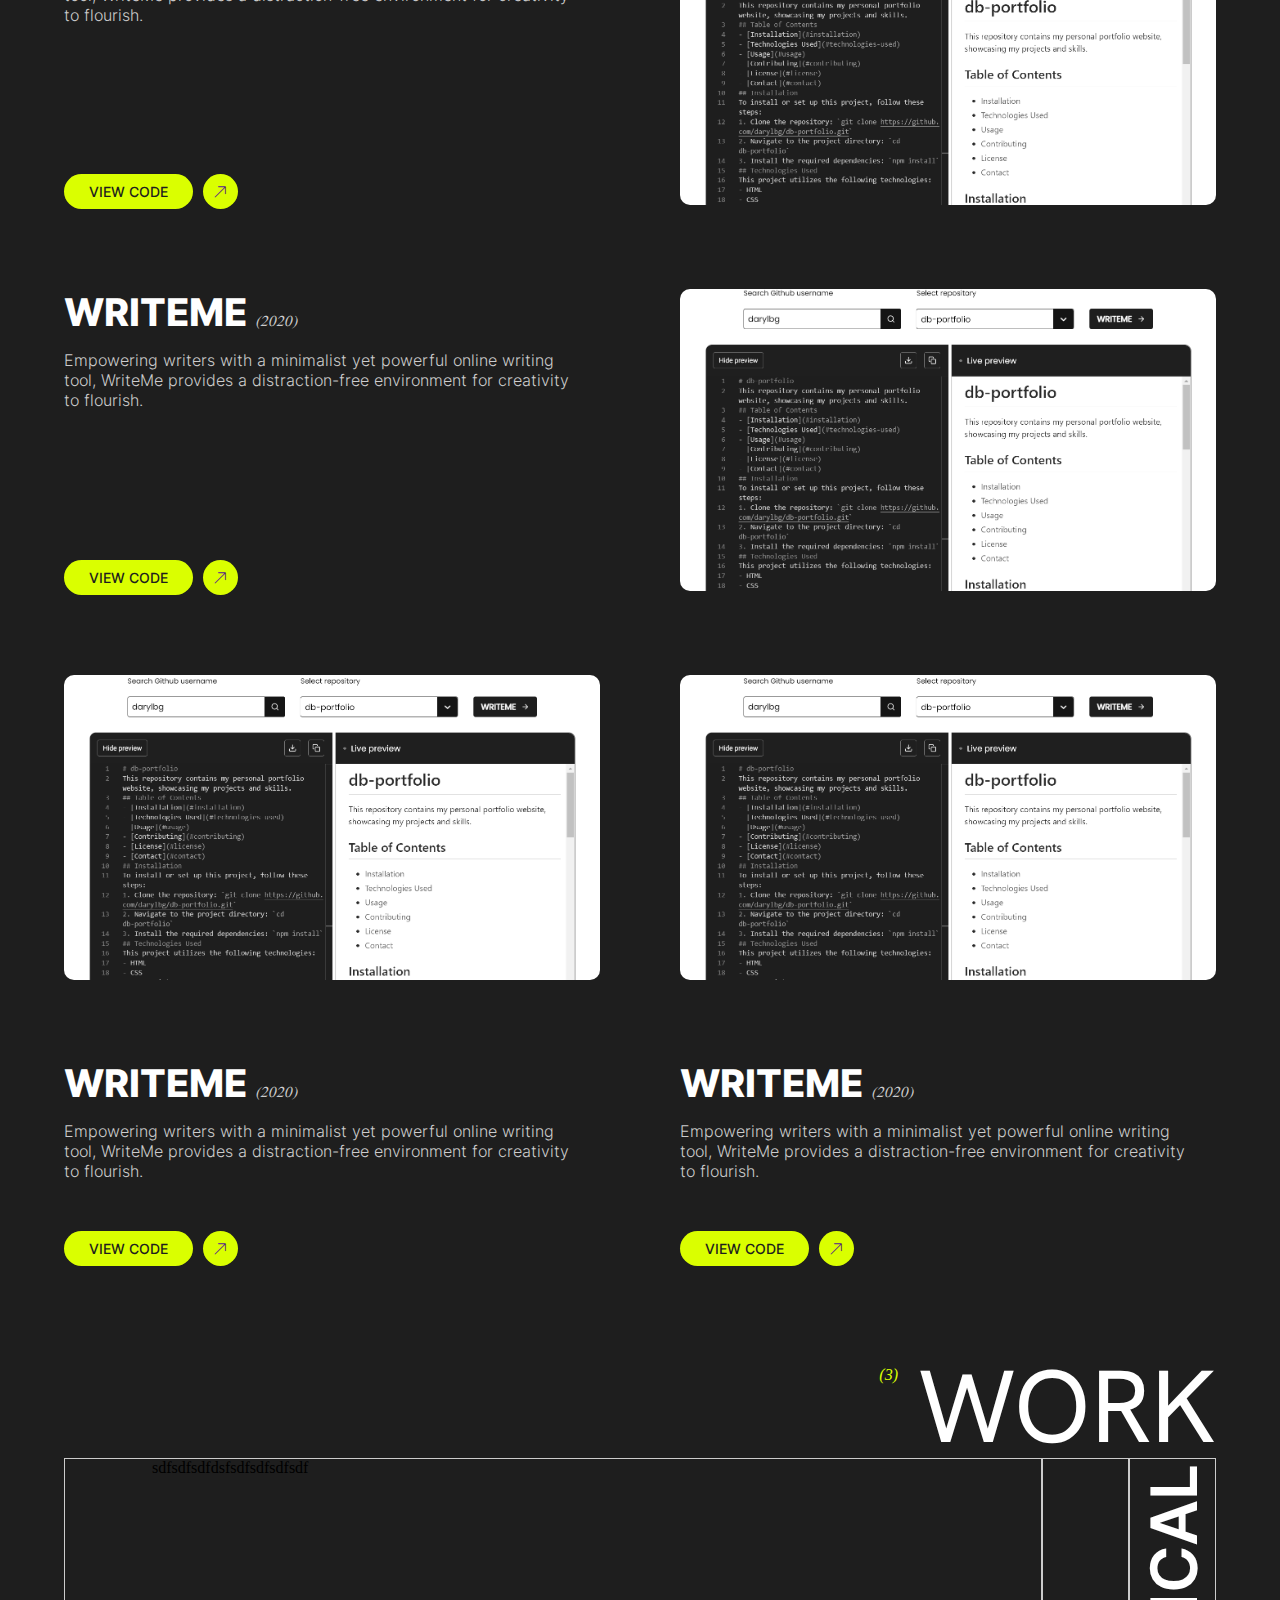
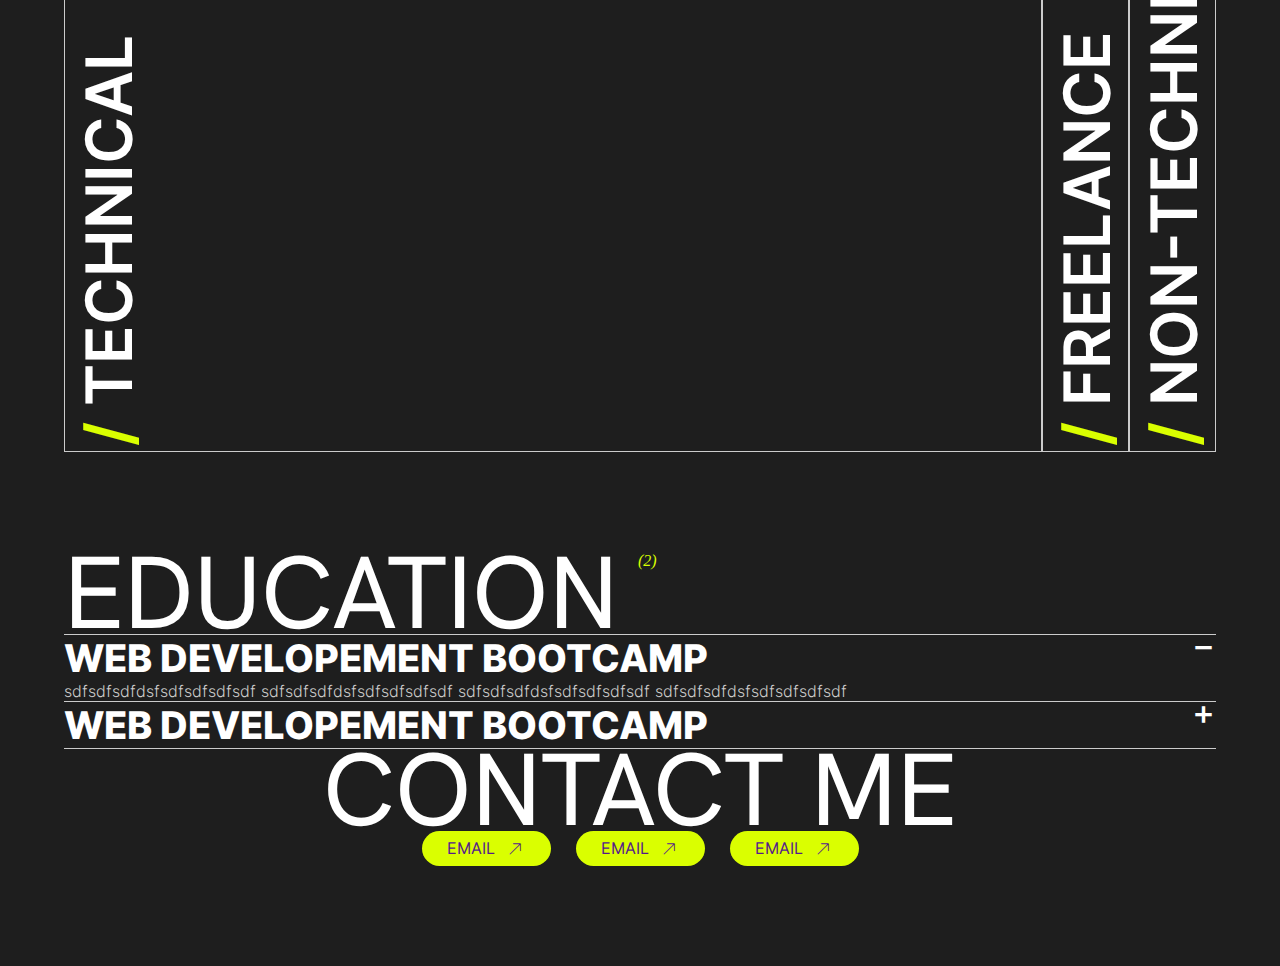
==== commit 643f5a59: "added work and contact sections" ====
--- a/index.html
+++ b/index.html
@@ -114,7 +114,7 @@
                 </a>
               </div>
             </div>
-            <div class="project-content-header">
+            <div class="project-content-header item-header">
               <p class="title">WRITEME<span>(2020)</span></p>
               <div class="techstack">
                 <div class="tech">REACT JS</div>
@@ -134,7 +134,7 @@
         <div class="project-layout-1 project-layout">
           <div class="project">
             <div class="project-content">
-              <div class="project-content-header">
+              <div class="project-content-header item-header">
                 <p class="title">WRITEME<span>(2020)</span></p>
                 <p class="description">
                   Empowering writers with a minimalist yet powerful online
@@ -164,7 +164,7 @@
           </div>
           <div class="project">
             <div class="project-content">
-              <div class="project-content-header">
+              <div class="project-content-header item-header">
                 <p class="title">WRITEME<span>(2020)</span></p>
                 <p class="description">
                   Empowering writers with a minimalist yet powerful online
@@ -202,7 +202,7 @@
               />
             </div>
             <div class="project-content project-layout-2-content">
-              <div class="project-content-header">
+              <div class="project-content-header item-header">
                 <p class="title">WRITEME<span>(2020)</span></p>
                 <p class="description">
                   Empowering writers with a minimalist yet powerful online
@@ -232,7 +232,7 @@
               />
             </div>
             <div class="project-content project-layout-2-content">
-              <div class="project-content-header">
+              <div class="project-content-header item-header">
                 <p class="title">WRITEME<span>(2020)</span></p>
                 <p class="description">
                   Empowering writers with a minimalist yet powerful online
@@ -264,26 +264,103 @@
           </div>
         </div>
         <div class="work-fields">
-          <div id="technical" class="work-field technical work-expanded" data-index="0">
+          <div
+            id="technical"
+            class="work-field technical work-expanded"
+            data-index="0"
+          >
             <div class="work-field-header">
-                <span class="text"><span>/ </span>TECHNICAL</span>
+              <span class="text"><span>/ </span>TECHNICAL</span>
             </div>
             <div class="work-field-content">sdfsdfsdfdsfsdfsdfsdfsdf</div>
           </div>
-          <div id="freelance" class="work-field freelance work-collapsed" data-index="1">
+          <div
+            id="freelance"
+            class="work-field freelance work-collapsed"
+            data-index="1"
+          >
             <div class="work-field-header">
-                <span class="text"><span>/ </span>FREELANCE</span>
+              <span class="text"><span>/ </span>FREELANCE</span>
             </div>
             <div class="work-field-content">sdfsdfsdfdsfsdfsdfsdfsdf</div>
           </div>
-          <div id="non-technical" class="work-field non-technical work-collapsed" data-index="2">
+          <div
+            id="non-technical"
+            class="work-field non-technical work-collapsed"
+            data-index="2"
+          >
             <div class="work-field-header">
-                <span class="text"><span>/ </span>NON-TECHNICAL</span>
+              <span class="text"><span>/ </span>NON-TECHNICAL</span>
             </div>
             <div class="work-field-content">sdfsdfsdfdsfsdfsdfsdfsdf</div>
           </div>
         </div>
       </div>
+      <div class="education">
+        <div class="education-header">
+          <div class="title section-header">
+            <p>EDUCATION</p>
+            <span class="sm-section-header-number">(2)</span>
+          </div>
+        </div>
+        <div class="education-levels">
+          <div class="education-level level-expand">
+            <div class="level-header item-header">
+              <p class="title">WEB DEVELOPEMENT BOOTCAMP</p>
+              <div class="level-trigger">
+                <span class="material-symbols-outlined">remove</span>
+              </div>
+            </div>
+            <div class="level-content">
+              <p class="description">
+                sdfsdfsdfdsfsdfsdfsdfsdf sdfsdfsdfdsfsdfsdfsdfsdf
+                sdfsdfsdfdsfsdfsdfsdfsdf sdfsdfsdfdsfsdfsdfsdfsdf
+              </p>
+            </div>
+          </div>
+          <div class="education-level level-collapse">
+            <div class="level-header item-header">
+              <p class="title">WEB DEVELOPEMENT BOOTCAMP</p>
+              <div class="level-trigger">
+                <span class="material-symbols-outlined">add</span>
+              </div>
+            </div>
+            <div class="level-content">
+              <p class="description">
+                sdfsdfsdfdsfsdfsdfsdfsdf sdfsdfsdfdsfsdfsdfsdfsdf
+                sdfsdfsdfdsfsdfsdfsdfsdf sdfsdfsdfdsfsdfsdfsdfsdf
+              </p>
+            </div>
+          </div>
+        </div>
+      </div>
+      <div class="contact">
+      <div class="contact-header">
+        <div class="title section-header">
+          <p>CONTACT ME</p>
+        </div>
+        <div class="contact-content">
+          <div class="contact-item">
+            <a href="" class="contact-link">
+              <span>EMAIL</span
+              ><span class="material-symbols-rounded"> north_east </span>
+            </a>
+          </div>
+          <div class="contact-item">
+            <a href="" class="contact-link">
+              <span>EMAIL</span
+              ><span class="material-symbols-rounded"> north_east </span>
+            </a>
+          </div>
+          <div class="contact-item">
+            <a href="" class="contact-link">
+              <span>EMAIL</span
+              ><span class="material-symbols-rounded"> north_east </span>
+            </a>
+          </div>
+        </div>
+      </div>
+    </div>
     </div>
     <script src="script.js"></script>
     <!-- <script src="https://code.jquery.com/jquery-3.7.1.min.js" integrity="sha256-/JqT3SQfawRcv/BIHPThkBvs0OEvtFFmqPF/lYI/Cxo=" crossorigin="anonymous"></script> -->
--- a/style.css
+++ b/style.css
@@ -491,13 +491,17 @@
   z-index: 80;
 }
 
-.project-content-header .title {
+.item-header .title {
   color: var(--white);
   font-family: var(--inter);
   font-weight: 800;
-  margin: 0 0 15px 0;
+  margin: 0;
   container-type: inline-size;
   font-size: 3cqw;
+}
+
+.project-content-header .title  {
+  margin: 0 0 15px 0;
 }
 
 .project-content-header .title span {
@@ -637,12 +641,14 @@
 .work-expanded {
   flex: 1;
   width: auto;
-  transition: flex 0.7s, width 0.7s ease;
+  transition: max-width 0.7s ease;
+  /* max-width: 1000px; */
 }
 
 .work-collapsed {
   flex: 0;
-  transition: flex 0.7s, width 0.7s ease;
+  transition: max-width 0.7s ease;
+  /* max-width: 0px; */
 }
 
 .work-field-header {
@@ -669,6 +675,102 @@
 
 .work-field-content {
   overflow: hidden;
+  width: 100%;
+}
+
+/* education */
+
+.education-levels {
+  display: flex;
+  flex-direction: column;
+}
+
+.education-level {
+  flex-direction: column;
+  border-bottom: 1px solid var(--white-darker);
+}
+
+.education-level:first-child {
+  border-top: 1px solid var(--white-darker);
+}
+
+.level-expand .level-content {
+  height: auto;
+}
+
+.level-collapse .level-content {
+  height: 0;
+  overflow: hidden;
+}
+
+.level-header {
+  display: flex;
+  flex-direction: row;
+  justify-content: space-between;
+}
+
+.level-header .title {
+  flex: 1;
+}
+
+.level-header .level-trigger:hover {
+  cursor: pointer;
+  height: 100%;
+}
+
+.level-header .level-trigger span{
+  color: white;
+  font-size: 25px;
+  font-weight: 900;
+}
+
+.level-content .description {
+  color: var(--white-darker);
+  font-family: var(--inter);
+  margin: 0;
+  font-weight: 300;
+  text-wrap: pretty;
+}
+
+/* contact */
+
+.contact {
+  margin-bottom: 100px;
+}
+
+.contact-header .title {
+  justify-content: center;
+}
+
+.contact-content {
+  width: 100%;
+  display: flex;
+  flex-direction: row;
+  justify-content: center;
+  gap: 25px;
+}
+
+.contact-item {
+  display: flex;
+  justify-content: center;
+}
+
+.contact-link {
+  background-color: var(--accent);
+  display: flex;
+  justify-content: center;
+  align-items: center;
+  border-radius: 50px;
+  padding: 0 25px;
+  height: 35px;
+  text-decoration: none;
+  font-family: var(--inter);
+  max-width: 100px;
+}
+
+.contact-link .material-symbols-rounded {
+  font-size: 21px;
+  padding-left: 10px;
 }
 
 /* MEDIA QUERIES */
@@ -832,11 +934,16 @@
     font-size: 30px;
   }
 
+  .item-header .title {
+    font-size: 25px;
+  }
+
   .project-content-header .title {
     font-size: 25px;
   }
 
-  .project-content-header .description {
+  .project-content-header .description,
+  .level-header .description {
     font-size: 15px;
   }
 
@@ -849,9 +956,17 @@
     flex-direction: column;
   }
 
-  .work-field-header span {
+  .work-field-header .text {
     writing-mode: horizontal-tb;
     transform: none;
+  }
+
+  .work-collapsed .work-field-content {
+    height: 0;
+  }
+
+  .contact-content {
+    flex-direction: column;
   }
 
   .hide-on-sm {
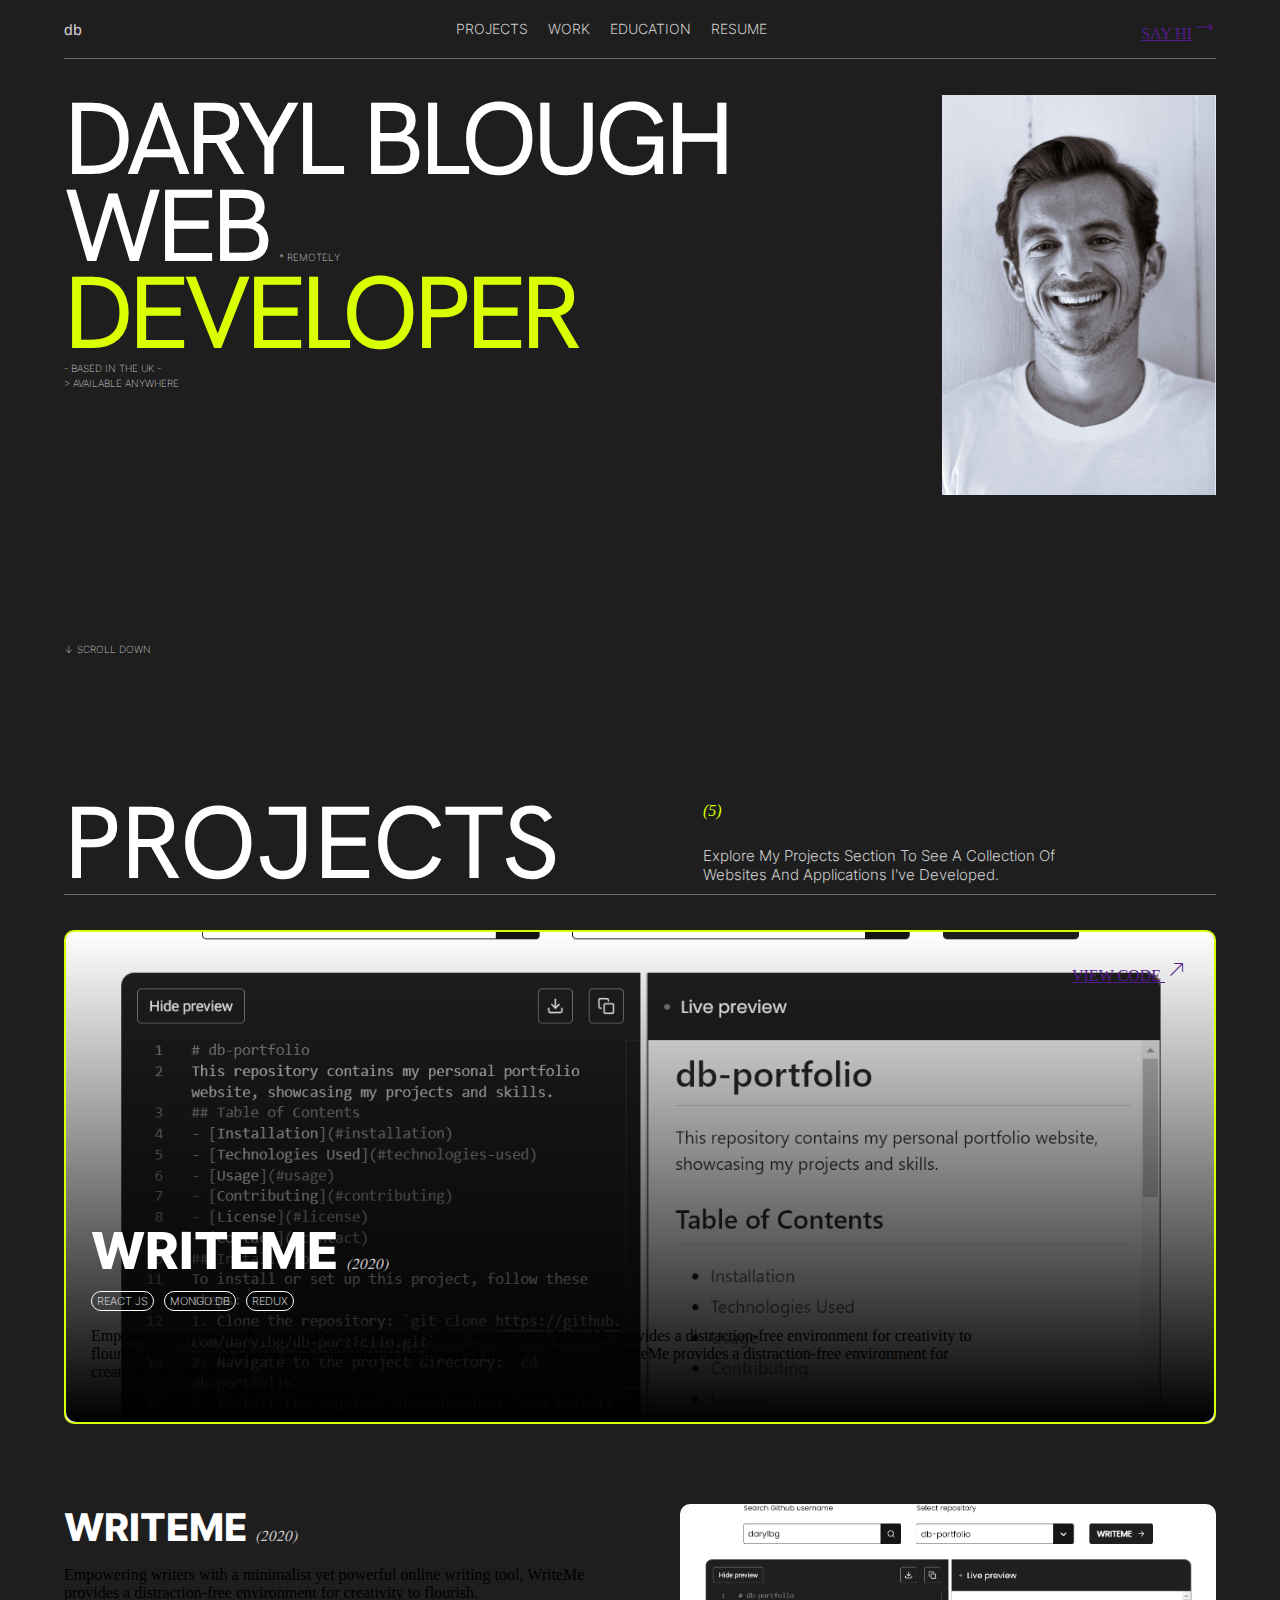
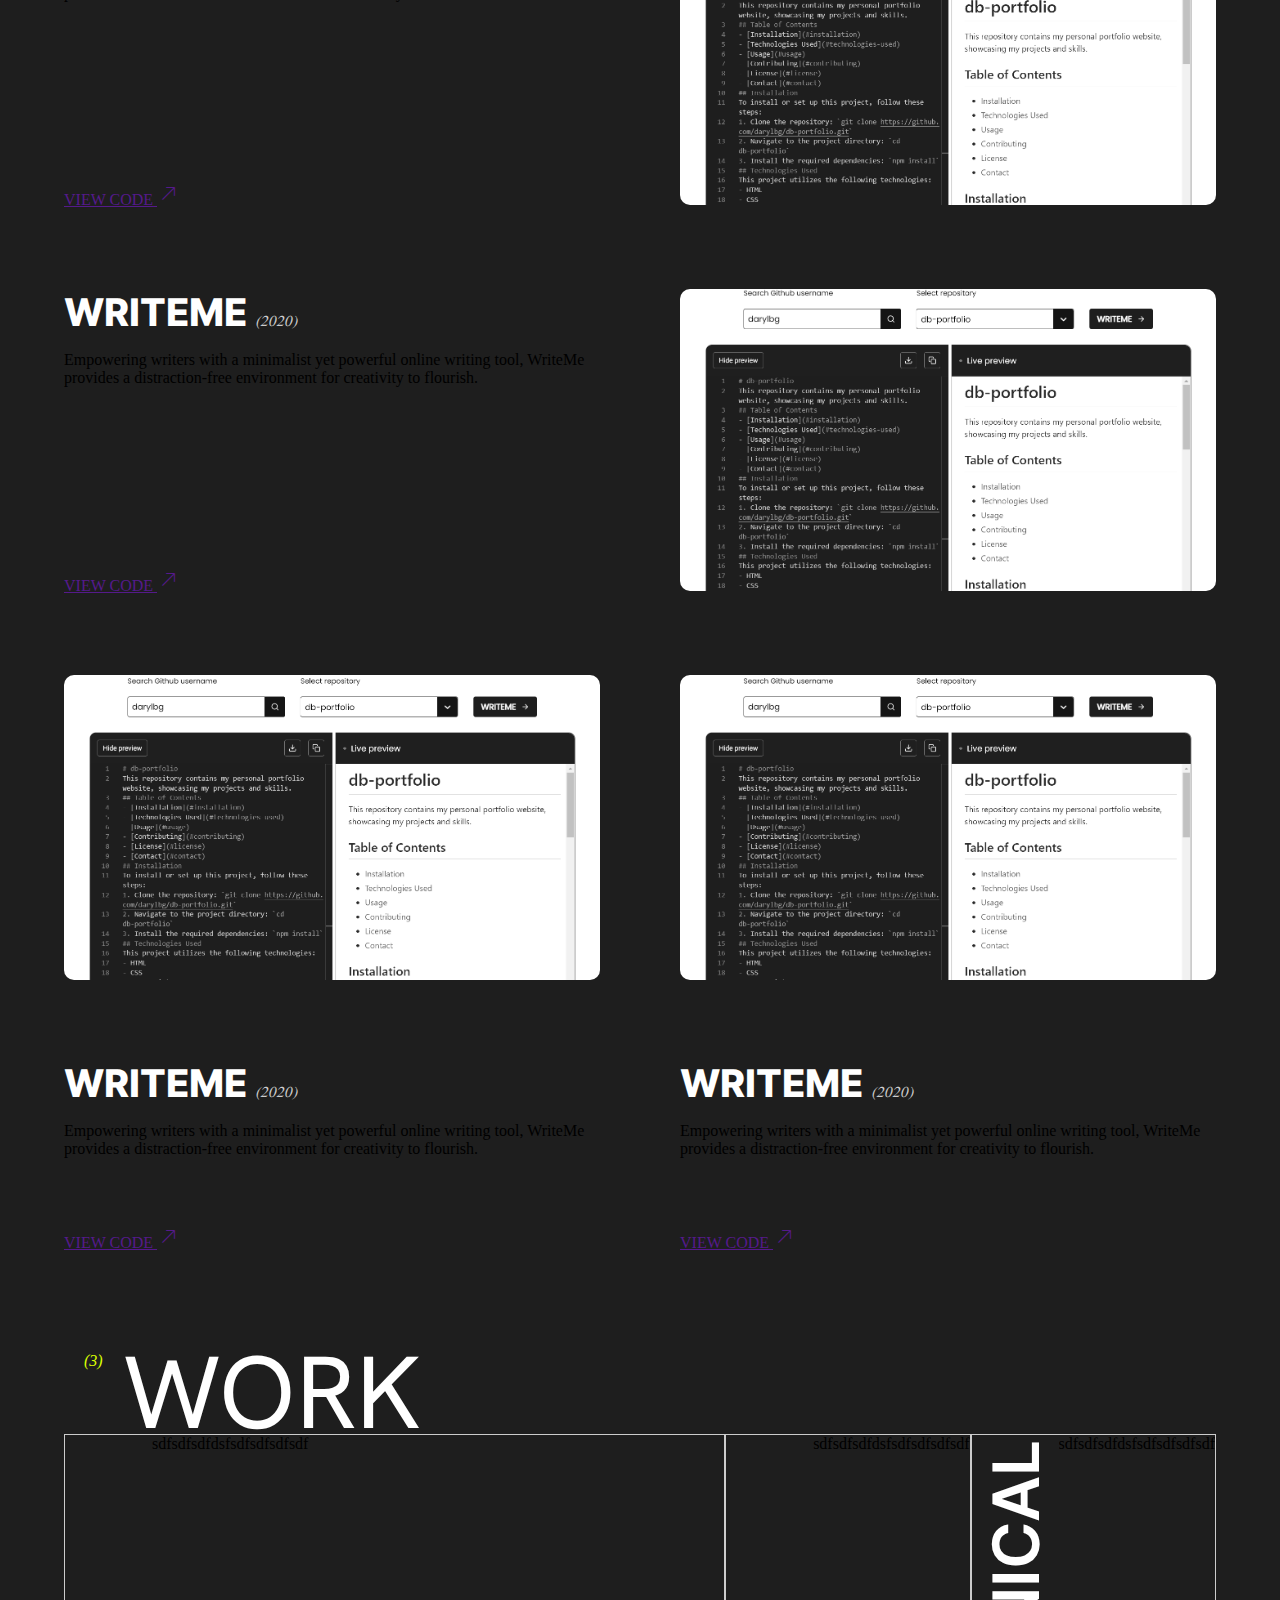
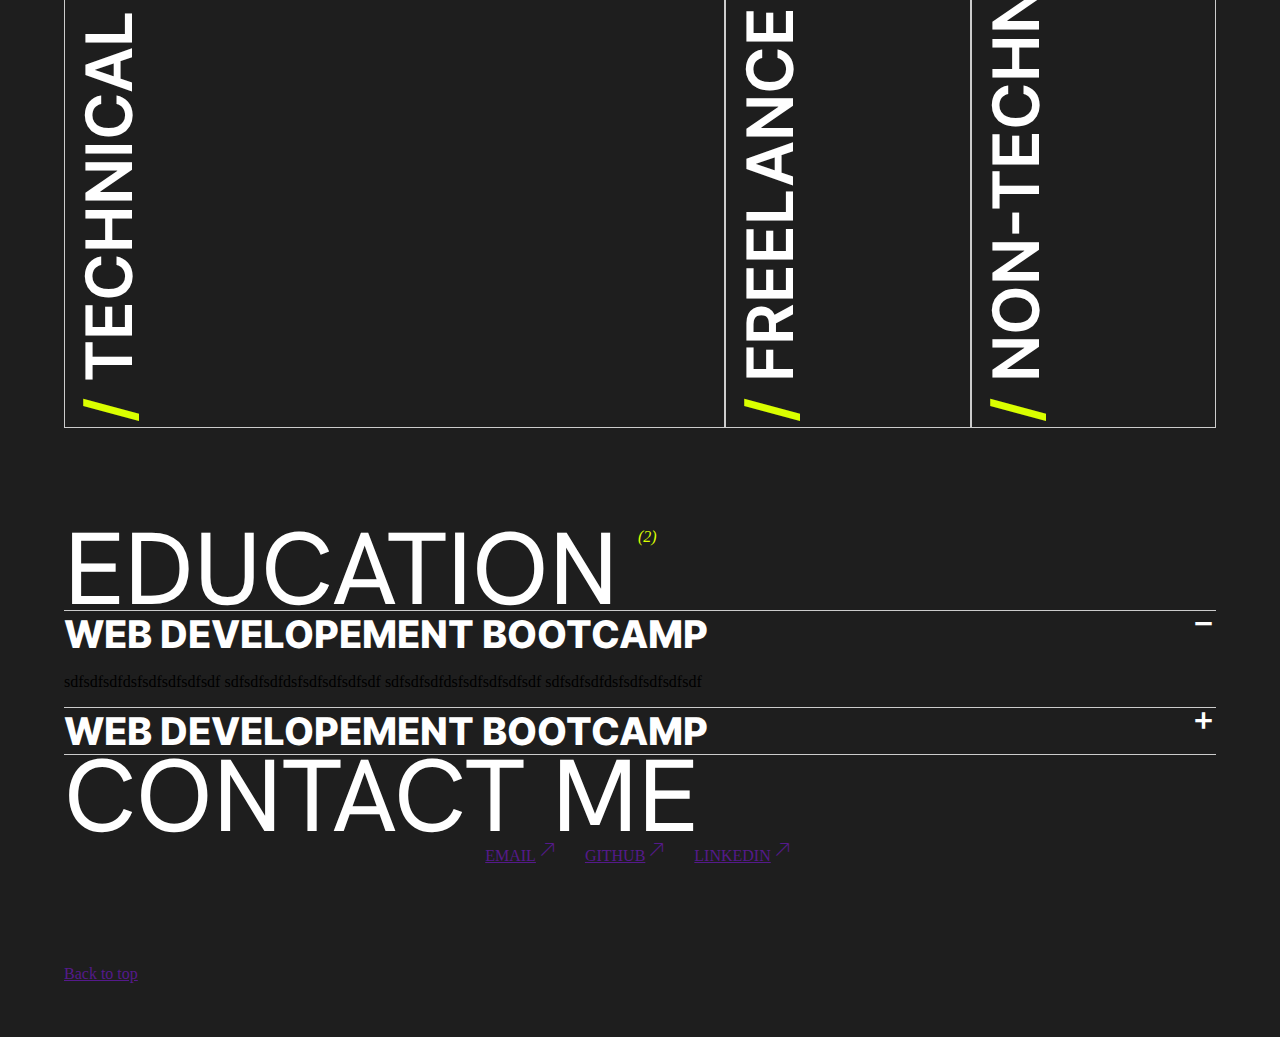
==== commit b4fa5bea: "Update index.html" ====
--- a/index.html
+++ b/index.html
@@ -25,9 +25,10 @@
           <li class="menu-item"><a href="">EDUCATION</a></li>
           <li class="menu-item"><a href="">RESUME</a></li>
         </ul>
-        <div class="menu-item contact-menu-item">
-          <a href=""
-            >SAY HI<span class="material-symbols-rounded"> trending_flat </span>
+        <div>
+          <a href="" class="link-type1"
+            ><span>SAY HI</span
+            ><span class="material-symbols-rounded"> trending_flat </span>
           </a>
         </div>
       </div>
@@ -57,11 +58,11 @@
         <div class="home-intro-wrapper">
           <div class="home-text">
             <div class="header">
-              <p class="header-text">DARYL BLOUGH</p>
-              <p class="header-text">
+              <p class="header-text heading">DARYL BLOUGH</p>
+              <p class="header-text heading">
                 WEB<span class="inline-header-subtext">* REMOTELY</span>
               </p>
-              <p class="header-text accent-header">DEVELOPER</p>
+              <p class="header-text accent-header heading">DEVELOPER</p>
               <div class="header-subtext">
                 <p>- BASED IN THE UK -</p>
                 <p>> AVAILABLE ANYWHERE</p>
@@ -78,8 +79,8 @@
           <p class="header-subtext scrolldown-subtext">↓ SCROLL DOWN</p>
         </div>
         <div class="projects-header">
-          <div class="title section-header">
-            <p>PROJECTS</p>
+          <div class="section-header">
+            <p class="heading">PROJECTS</p>
             <span class="sm-section-header-number hide-on-md">(5)</span>
           </div>
           <div class="section-header-content">
@@ -103,13 +104,11 @@
           </div>
           <div class="featured-project-content">
             <div class="featured-project-links">
-              <div class="view-links">
-                <div class="view-code-link">
-                  <a href="">
-                    <span>VIEW CODE</span>
-                  </a>
-                </div>
-                <a href="" class="view-live-link">
+              <div class="link-group">
+                <a href="" class="link-type1">
+                  <span>VIEW CODE</span>
+                </a>
+                <a href="" class="link-type2">
                   <span class="material-symbols-rounded"> north_east </span>
                 </a>
               </div>
@@ -121,7 +120,7 @@
                 <div class="tech">MONGO DB</div>
                 <div class="tech">REDUX</div>
               </div>
-              <p class="description">
+              <p class="text">
                 Empowering writers with a minimalist yet powerful online writing
                 tool, WriteMe provides a distraction-free environment for
                 creativity to flourish. Empowering writers with a minimalist yet
@@ -136,20 +135,18 @@
             <div class="project-content">
               <div class="project-content-header item-header">
                 <p class="title">WRITEME<span>(2020)</span></p>
-                <p class="description">
+                <p class="text">
                   Empowering writers with a minimalist yet powerful online
                   writing tool, WriteMe provides a distraction-free environment
                   for creativity to flourish.
                 </p>
               </div>
               <div class="project-content-footer">
-                <div class="view-links">
-                  <div class="view-code-link">
-                    <a href="">
-                      <span>VIEW CODE</span>
-                    </a>
-                  </div>
-                  <a href="" class="view-live-link">
+                <div class="link-group">
+                  <a href="" class="link-type1">
+                    <span>VIEW CODE</span>
+                  </a>
+                  <a href="" class="link-type2">
                     <span class="material-symbols-rounded"> north_east </span>
                   </a>
                 </div>
@@ -166,20 +163,18 @@
             <div class="project-content">
               <div class="project-content-header item-header">
                 <p class="title">WRITEME<span>(2020)</span></p>
-                <p class="description">
+                <p class="text">
                   Empowering writers with a minimalist yet powerful online
                   writing tool, WriteMe provides a distraction-free environment
                   for creativity to flourish.
                 </p>
               </div>
               <div class="project-content-footer">
-                <div class="view-links">
-                  <div class="view-code-link">
-                    <a href="">
-                      <span>VIEW CODE</span>
-                    </a>
-                  </div>
-                  <a href="" class="view-live-link">
+                <div class="link-group">
+                  <a href="" class="link-type1">
+                    <span>VIEW CODE</span>
+                  </a>
+                  <a href="" class="link-type2">
                     <span class="material-symbols-rounded"> north_east </span>
                   </a>
                 </div>
@@ -204,20 +199,18 @@
             <div class="project-content project-layout-2-content">
               <div class="project-content-header item-header">
                 <p class="title">WRITEME<span>(2020)</span></p>
-                <p class="description">
+                <p class="text">
                   Empowering writers with a minimalist yet powerful online
                   writing tool, WriteMe provides a distraction-free environment
                   for creativity to flourish.
                 </p>
               </div>
               <div class="project-content-footer">
-                <div class="view-links">
-                  <div class="view-code-link">
-                    <a href="">
-                      <span>VIEW CODE</span>
-                    </a>
-                  </div>
-                  <a href="" class="view-live-link">
+                <div class="link-group">
+                  <a href="" class="link-type1">
+                    <span>VIEW CODE</span>
+                  </a>
+                  <a href="" class="link-type2">
                     <span class="material-symbols-rounded"> north_east </span>
                   </a>
                 </div>
@@ -234,20 +227,18 @@
             <div class="project-content project-layout-2-content">
               <div class="project-content-header item-header">
                 <p class="title">WRITEME<span>(2020)</span></p>
-                <p class="description">
+                <p class="text">
                   Empowering writers with a minimalist yet powerful online
                   writing tool, WriteMe provides a distraction-free environment
                   for creativity to flourish.
                 </p>
               </div>
               <div class="project-content-footer">
-                <div class="view-links">
-                  <div class="view-code-link">
-                    <a href="">
-                      <span>VIEW CODE</span>
-                    </a>
-                  </div>
-                  <a href="" class="view-live-link">
+                <div class="link-group">
+                  <a href="" class="link-type1">
+                    <span>VIEW CODE</span>
+                  </a>
+                  <a href="" class="link-type2">
                     <span class="material-symbols-rounded"> north_east </span>
                   </a>
                 </div>
@@ -257,38 +248,24 @@
         </div>
       </div>
       <div class="work">
-        <div class="work-header">
-          <div class="title section-header">
-            <span class="sm-section-header-number">(3)</span>
-            <p>WORK</p>
-          </div>
+        <div class="section-header">
+          <span class="sm-section-header-number">(3)</span>
+          <p class="heading">WORK</p>
         </div>
         <div class="work-fields">
-          <div
-            id="technical"
-            class="work-field technical work-expanded"
-            data-index="0"
-          >
+          <div class="work-field work-expanded">
             <div class="work-field-header">
               <span class="text"><span>/ </span>TECHNICAL</span>
             </div>
             <div class="work-field-content">sdfsdfsdfdsfsdfsdfsdfsdf</div>
           </div>
-          <div
-            id="freelance"
-            class="work-field freelance work-collapsed"
-            data-index="1"
-          >
+          <div class="work-field work-collapsed">
             <div class="work-field-header">
               <span class="text"><span>/ </span>FREELANCE</span>
             </div>
             <div class="work-field-content">sdfsdfsdfdsfsdfsdfsdfsdf</div>
           </div>
-          <div
-            id="non-technical"
-            class="work-field non-technical work-collapsed"
-            data-index="2"
-          >
+          <div class="work-field work-collapsed">
             <div class="work-field-header">
               <span class="text"><span>/ </span>NON-TECHNICAL</span>
             </div>
@@ -297,11 +274,9 @@
         </div>
       </div>
       <div class="education">
-        <div class="education-header">
-          <div class="title section-header">
-            <p>EDUCATION</p>
-            <span class="sm-section-header-number">(2)</span>
-          </div>
+        <div class="section-header">
+          <p class="heading">EDUCATION</p>
+          <span class="sm-section-header-number">(2)</span>
         </div>
         <div class="education-levels">
           <div class="education-level level-expand">
@@ -312,7 +287,7 @@
               </div>
             </div>
             <div class="level-content">
-              <p class="description">
+              <p class="text">
                 sdfsdfsdfdsfsdfsdfsdfsdf sdfsdfsdfdsfsdfsdfsdfsdf
                 sdfsdfsdfdsfsdfsdfsdfsdf sdfsdfsdfdsfsdfsdfsdfsdf
               </p>
@@ -326,7 +301,7 @@
               </div>
             </div>
             <div class="level-content">
-              <p class="description">
+              <p class="text">
                 sdfsdfsdfdsfsdfsdfsdfsdf sdfsdfsdfdsfsdfsdfsdfsdf
                 sdfsdfsdfdsfsdfsdfsdfsdf sdfsdfsdfdsfsdfsdfsdfsdf
               </p>
@@ -335,32 +310,44 @@
         </div>
       </div>
       <div class="contact">
-      <div class="contact-header">
-        <div class="title section-header">
-          <p>CONTACT ME</p>
+        <div class="section-header">
+          <p class="heading">CONTACT ME</p>
         </div>
         <div class="contact-content">
           <div class="contact-item">
-            <a href="" class="contact-link">
+            <a href="" class="link-type1">
               <span>EMAIL</span
               ><span class="material-symbols-rounded"> north_east </span>
             </a>
           </div>
           <div class="contact-item">
-            <a href="" class="contact-link">
-              <span>EMAIL</span
+            <a href="" class="link-type1">
+              <span>GITHUB</span
               ><span class="material-symbols-rounded"> north_east </span>
             </a>
           </div>
           <div class="contact-item">
-            <a href="" class="contact-link">
-              <span>EMAIL</span
+            <a href="" class="link-type1">
+              <span>LINKEDIN</span
               ><span class="material-symbols-rounded"> north_east </span>
             </a>
           </div>
         </div>
       </div>
-    </div>
+      <div class="footer">
+        <div class="back-to-top"><a href="" class="text">Back to top</a></div>
+        <div class="history">
+          <img src="./assets/images/delorean.png" alt="" />
+        </div>
+        <div class="history-items">
+          <div class="item">
+            <a href=""><img src="./assets/images/airbnp.PNG" alt="" /></a>
+          </div>
+          <div class="item">
+            <a href=""><img src="./assets/images/airbnp.PNG" alt="" /></a>
+          </div>
+        </div>
+      </div>
     </div>
     <script src="script.js"></script>
     <!-- <script src="https://code.jquery.com/jquery-3.7.1.min.js" integrity="sha256-/JqT3SQfawRcv/BIHPThkBvs0OEvtFFmqPF/lYI/Cxo=" crossorigin="anonymous"></script> -->
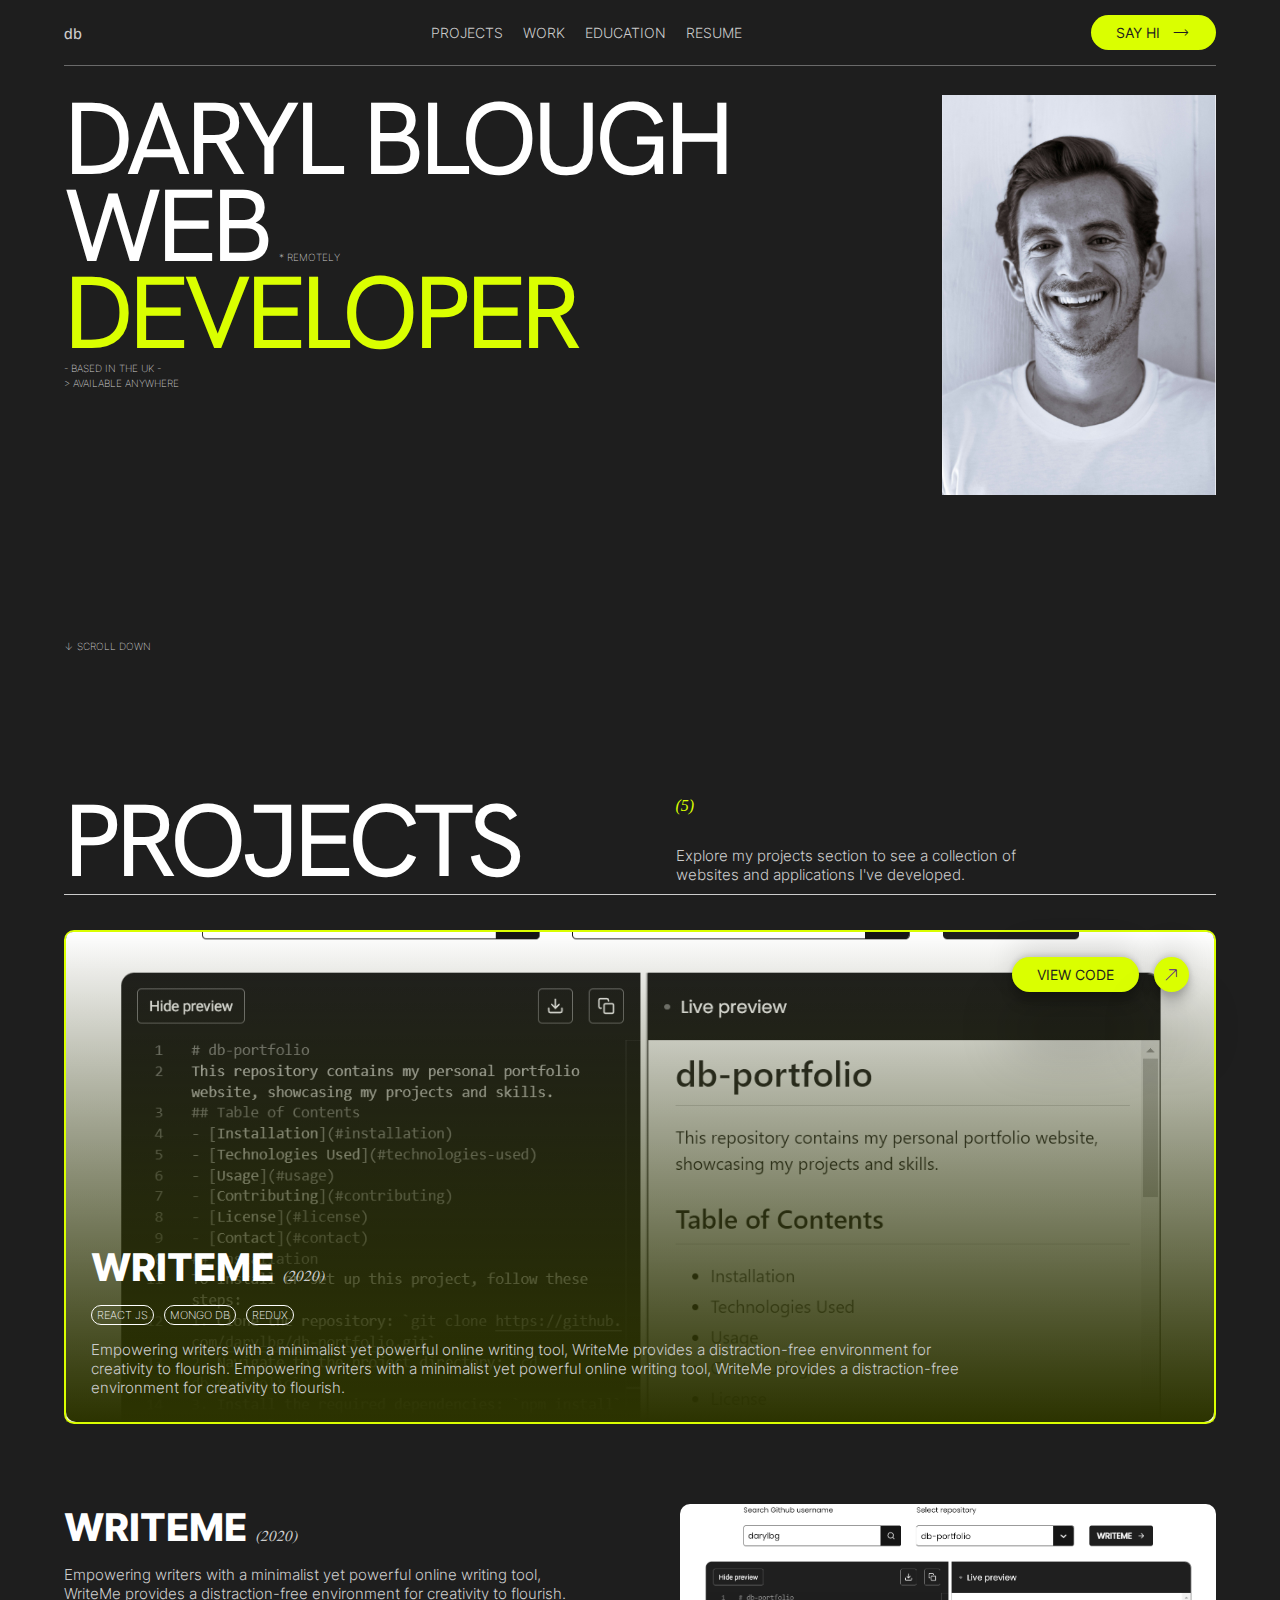
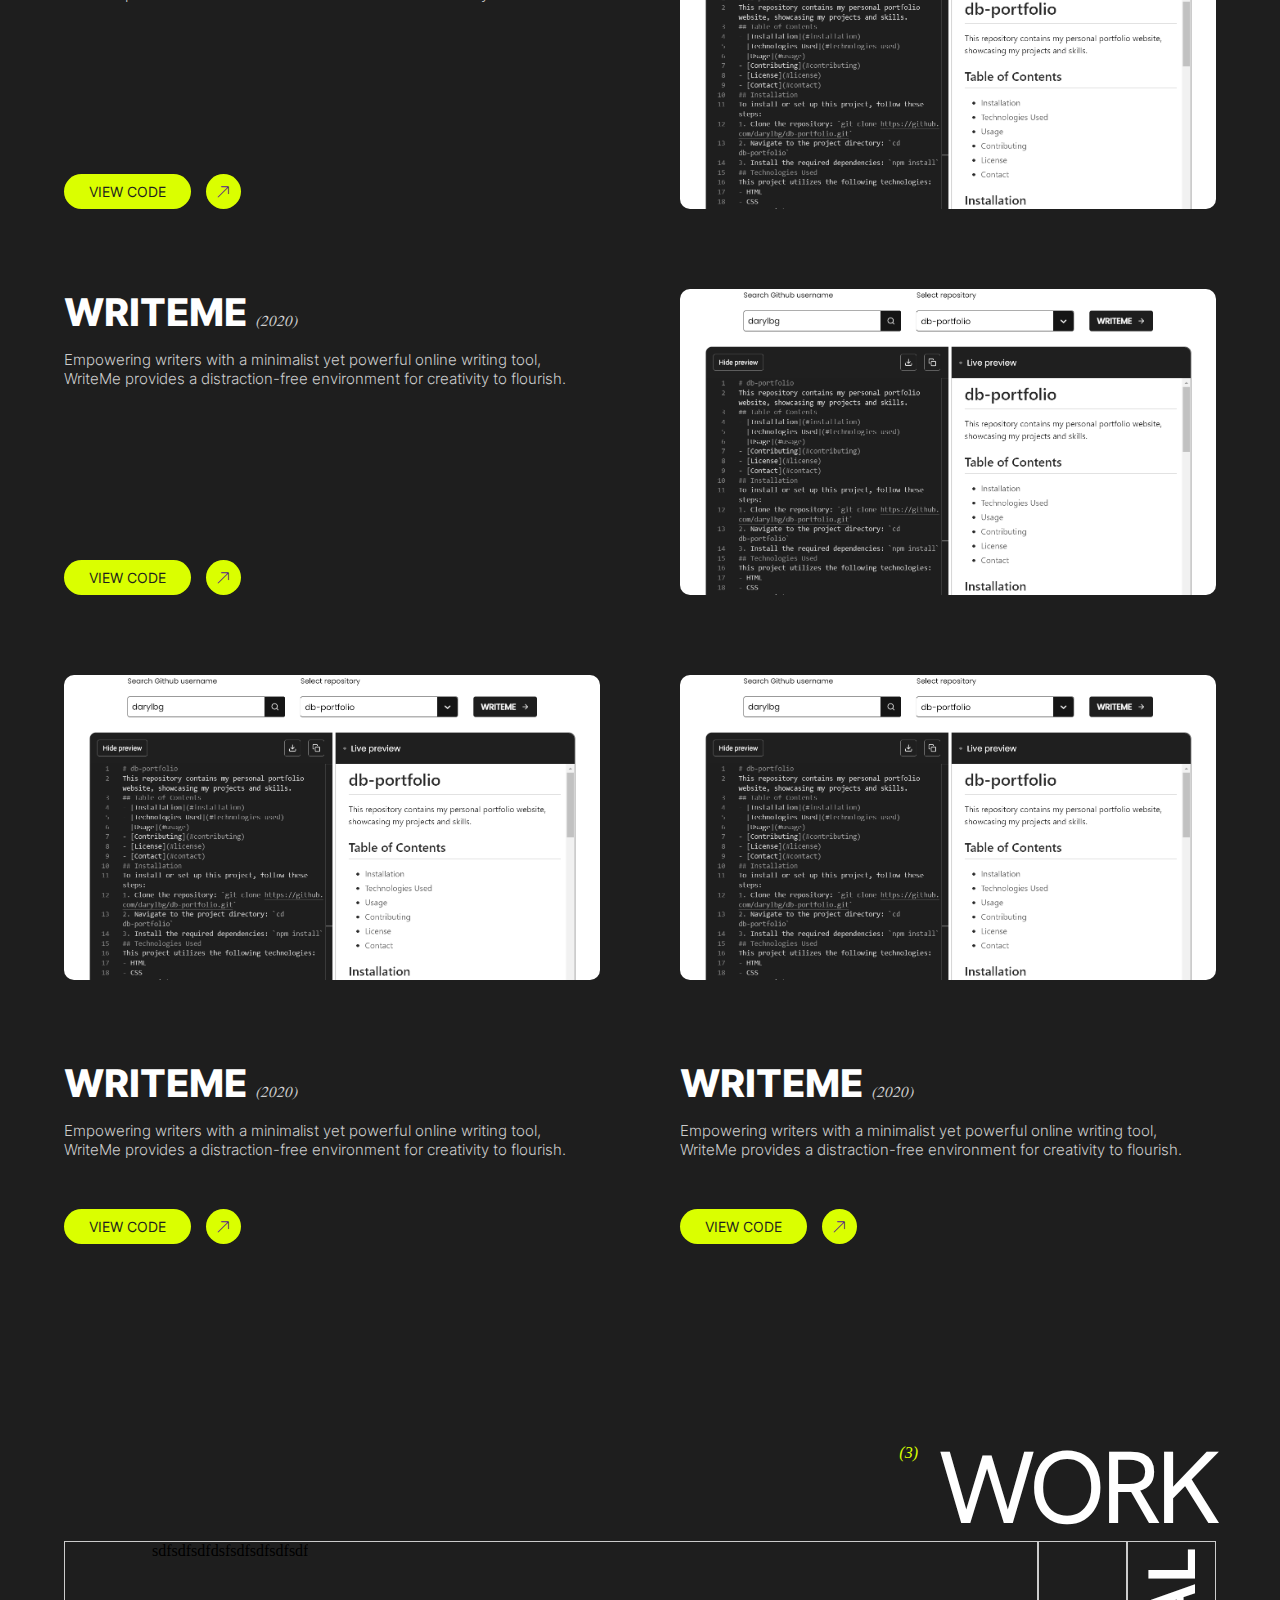
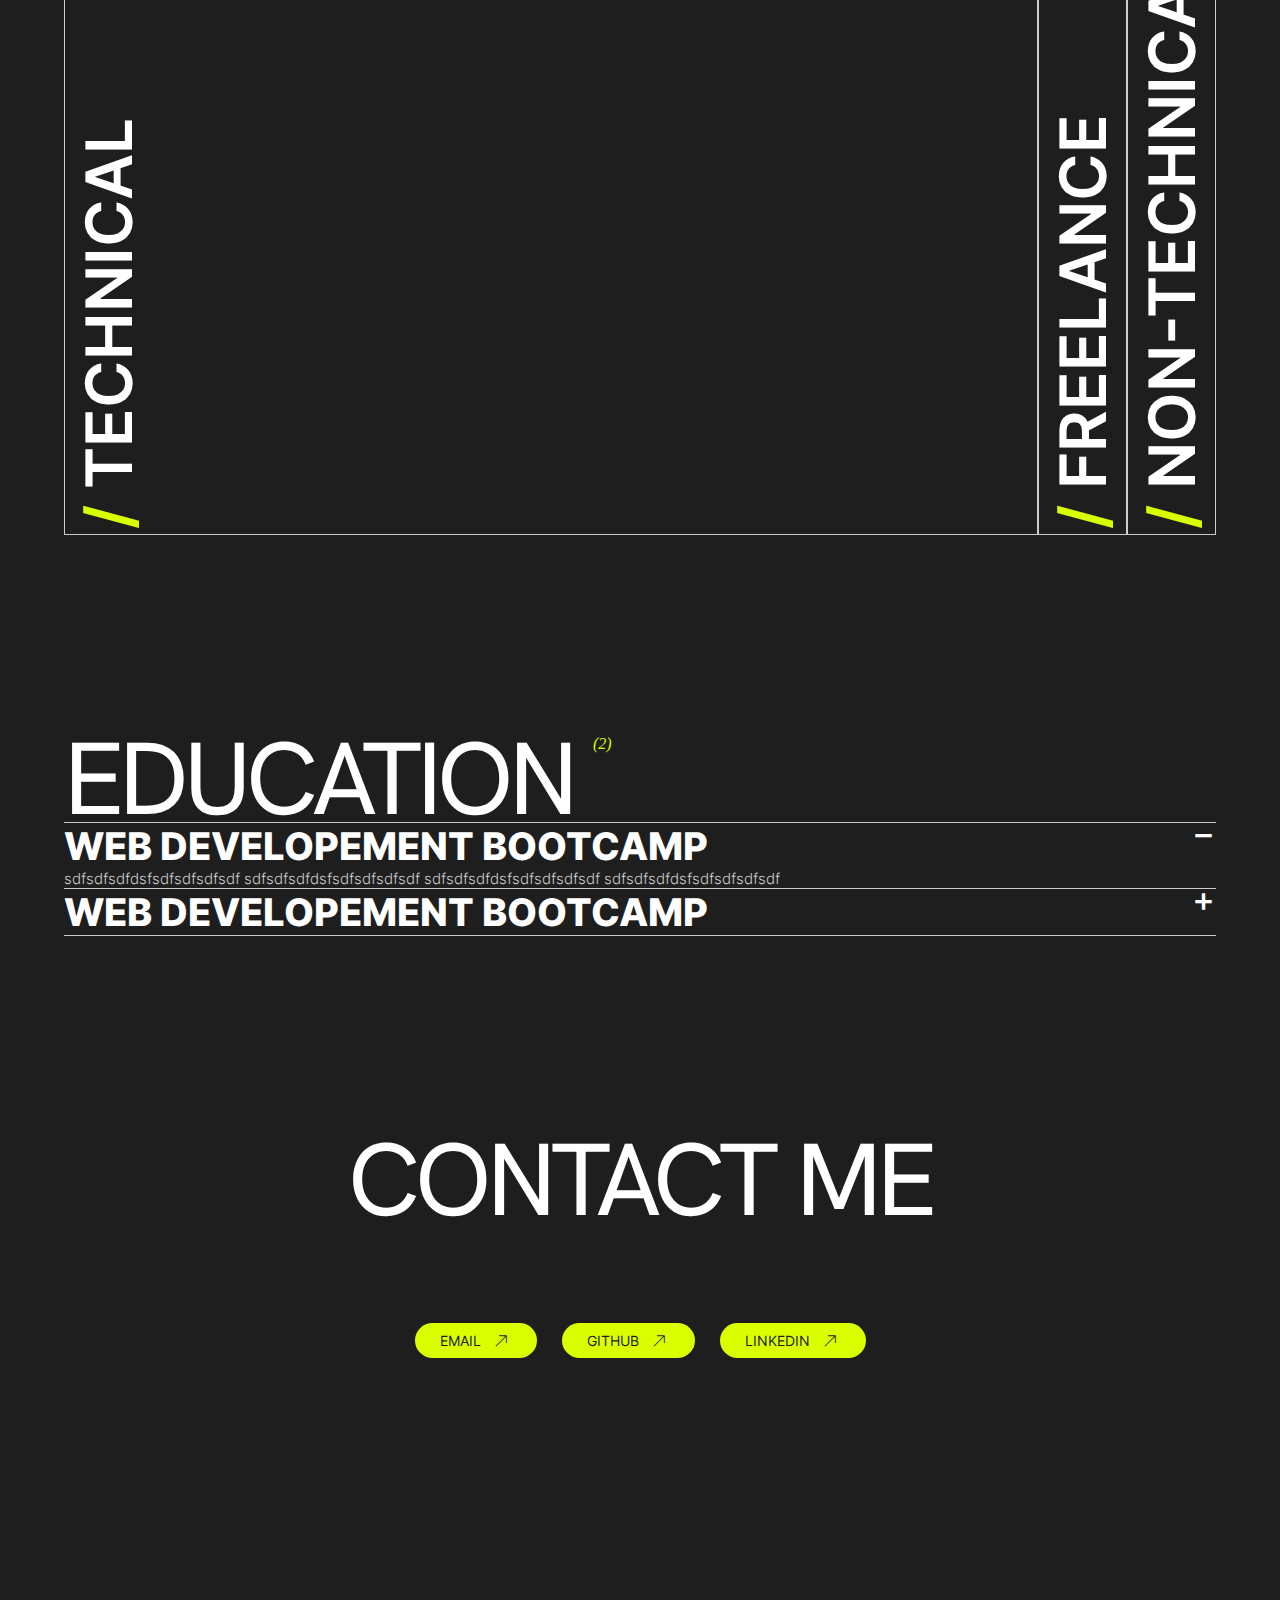
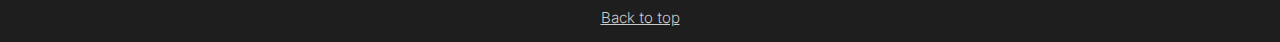
==== commit 516e5d83: "revised education level toggle jquery" ====
--- a/index.html
+++ b/index.html
@@ -281,10 +281,8 @@
         <div class="education-levels">
           <div class="education-level level-expand">
             <div class="level-header item-header">
-              <p class="title">WEB DEVELOPEMENT BOOTCAMP</p>
-              <div class="level-trigger">
-                <span class="material-symbols-outlined">remove</span>
-              </div>
+              <div class="title">WEB DEVELOPEMENT BOOTCAMP</div>
+              <span class="material-symbols-outlined">remove</span>
             </div>
             <div class="level-content">
               <p class="text">
@@ -295,10 +293,8 @@
           </div>
           <div class="education-level level-collapse">
             <div class="level-header item-header">
-              <p class="title">WEB DEVELOPEMENT BOOTCAMP</p>
-              <div class="level-trigger">
-                <span class="material-symbols-outlined">add</span>
-              </div>
+              <div class="title">WEB DEVELOPEMENT BOOTCAMP</div>
+              <span class="material-symbols-outlined">add</span>
             </div>
             <div class="level-content">
               <p class="text">
--- a/style.css
+++ b/style.css
@@ -53,6 +53,124 @@
   font-family: var(--raleway-font);
 }
 
+/* global styles */
+
+.heading {
+  margin: 0;
+  font-family: var(--hanken-grotesk);
+  color: var(--white);
+  /* container-type: inline-size; */
+  font-size: 8cqw;
+  line-height: 0.85;
+  letter-spacing: -5px;
+}
+
+.title {
+  color: var(--white);
+  font-family: var(--inter);
+  font-weight: 800;
+  margin: 0;
+  font-size: 3cqw;
+}
+
+.text {
+  color: var(--white-darker);
+  margin: 0;
+  font-family: var(--inter);
+  font-size: 15px;
+  font-weight: 300;
+  text-wrap: pretty;
+}
+
+.link-group {
+  display: flex;
+  flex-direction: row;
+  gap: 15px;
+}
+
+.link-type1 {
+  height: 35px;
+  background-color: var(--accent);
+  display: flex;
+  align-items: center;
+  padding: 0px 25px;
+  border-radius: 50px;
+  text-decoration: none;
+  text-decoration: none;
+  width: fit-content;
+  color: var(--black);
+  font-family: var(--inter);
+  font-weight: 400;
+  font-size: 14px;
+  gap: 10px;
+}
+
+.link-type2 {
+  background-color: var(--accent);
+  border: none;
+  border-radius: 50%;
+  height: 35px;
+  width: 35px;
+  display: flex;
+  justify-content: center;
+  align-items: center;
+  text-decoration: none;
+}
+
+.link-type1 .material-symbols-rounded,
+.link-type2 .material-symbols-rounded {
+  font-size: 21px;
+  font-weight: 400;
+}
+
+/* section headings */
+
+.section-header {
+  display: flex;
+  flex-direction: row;
+}
+
+.projects-header {
+  display: flex;
+  flex-direction: row;
+  border-bottom: 1px solid var(--white-darker);
+  padding-bottom: 10px;
+}
+
+.section-header-content {
+  display: flex;
+  flex-grow: 1;
+  flex-direction: column;
+  align-items: center;
+}
+
+.section-header-content .content-wrapper {
+  max-width: 400px;
+  display: flex;
+  flex-direction: column;
+  justify-content: space-between;
+  height: 100%;
+  padding-left: 15px;
+}
+
+.section-header-content .content-wrapper .number {
+  color: var(--accent);
+  font-style: italic;
+  margin: 0;
+}
+
+.sm-section-header-number {
+  color: var(--accent);
+  font-style: italic;
+  padding: 0 20px;
+}
+
+@media screen and (max-width: 768px) {
+  .projects-header {
+    flex-direction: column;
+  }
+}
+
 /* NAVBAR */
 
 .navbar {
@@ -84,7 +202,6 @@
 }
 
 .desktop-navbar {
-  /* height: 60px; */
   align-self: center;
   padding: 0 5%;
 }
@@ -116,27 +233,6 @@
   transition: all ease-in-out 0.2s;
 }
 
-.contact-menu-item a {
-  color: var(--black);
-  background-color: var(--accent);
-  padding: 6px 20px;
-  border-radius: 50px;
-  display: flex;
-  align-items: center;
-  font-size: 14px;
-  font-weight: 400;
-}
-
-.contact-menu-item a:hover {
-  color: var(--black);
-}
-
-.contact-menu-item a .material-symbols-rounded {
-  color: var(--black);
-  font-size: 21px;
-  padding-left: 5px;
-}
-
 /* MOBILE NAVBAR */
 
 .m-navbar {
@@ -207,7 +303,6 @@
 /* home */
 
 .home {
-  /* width: 100%; */
   display: flex;
   flex-direction: column;
   height: calc(100svh - 75px);
@@ -231,16 +326,6 @@
 
 .home-text .header {
   width: 100%;
-}
-
-.home-text .header .header-text {
-  margin: 0;
-  font-family: var(--hanken-grotesk);
-  color: var(--white);
-  container-type: inline-size;
-  font-size: 8cqw;
-  line-height: 0.85;
-  letter-spacing: -5px;
 }
 
 .home-text .header .accent-header {
@@ -287,71 +372,12 @@
 
 /* projects */
 
-.section-header {
-  flex: 0 0 auto;
-  display: flex;
-  /* padding-right: 30px; */
-}
-
-.section-header p {
-  font-size: 8cqw;
-  font-family: var(--hanken-grotesk);
-  color: var(--white);
-  margin: 0;
-  align-self: flex-end;
-  line-height: 0.8;
-}
-
-.projects-header {
-  display: flex;
-  flex-direction: row;
-  width: 100%;
-  padding-bottom: 10px;
-  border-bottom: 1px solid var(--black-50);
-  box-sizing: border-box;
-}
-
-.section-header-content {
-  display: flex;
-  flex-grow: 1;
-  flex-direction: column;
-  align-items: center;
-}
-
-.section-header-content .content-wrapper {
-  max-width: 400px;
-  display: flex;
-  flex-direction: column;
-  justify-content: space-between;
-  height: 100%;
-}
-
-.section-header-content .content-wrapper .number {
-  color: var(--accent);
-  font-style: italic;
-  margin: 0;
-}
-
-.sm-section-header-number {
-  color: var(--accent);
-  font-style: italic;
-  padding: 0 20px;
-}
-
-.section-header-content .content-wrapper .text {
-  color: var(--white-darker);
-  margin: 0;
-  font-family: var(--inter);
-  font-size: 15px;
-  font-weight: 300;
-  text-transform: capitalize;
-}
-
-.projects-header .section-header {
-  padding-right: 30px;
-}
-
-/* projects */
+.projects,
+.work,
+.education,
+.contact {
+  margin-bottom: 200px;
+}
 
 .projects {
   display: flex;
@@ -383,8 +409,12 @@
   z-index: 70;
 }
 
-.featured-project-links .view-links .view-code-link,
-.featured-project-links .view-links .view-live-link {
+.featured-project-links {
+  display: flex;
+  justify-content: flex-end;
+}
+
+.featured-project-links .link-group a {
   box-shadow: rgba(0, 0, 0, 0.25) 0px 54px 55px,
     rgba(0, 0, 0, 0.12) 0px -12px 30px, rgba(0, 0, 0, 0.12) 0px 4px 6px,
     rgba(0, 0, 0, 0.17) 0px 12px 13px, rgba(0, 0, 0, 0.09) 0px -3px 5px;
@@ -408,11 +438,6 @@
   transition: all ease-in-out 0.3s;
 }
 
-.featured-project-links {
-  display: flex;
-  justify-content: flex-end;
-}
-
 .featured-project-content {
   display: flex;
   flex: 1;
@@ -421,16 +446,11 @@
   padding: 25px;
   box-sizing: border-box;
   z-index: 80;
+  background: linear-gradient(to top, rgb(218, 255, 0, 0.2), transparent);
 }
 
 .featured-project-content .project-content-header {
   max-width: 900px;
-}
-
-.featured-project-content .project-content-header .title {
-  color: var(--white);
-  margin-bottom: 10px;
-  font-size: 4cqw;
 }
 
 .project-content-header .techstack {
@@ -449,11 +469,6 @@
   padding: 2px 5px;
 }
 
-.featured-project-content .project-content-header .description {
-  color: var(--white);
-  margin-top: 25px;
-}
-
 .project-layout-1 {
   display: flex;
   flex-direction: column;
@@ -491,16 +506,8 @@
   z-index: 80;
 }
 
-.item-header .title {
-  color: var(--white);
-  font-family: var(--inter);
-  font-weight: 800;
-  margin: 0;
-  container-type: inline-size;
-  font-size: 3cqw;
-}
-
-.project-content-header .title  {
+.project-content-header .title,
+.project-content-header .techstack {
   margin: 0 0 15px 0;
 }
 
@@ -513,68 +520,9 @@
   font-size: 15px;
 }
 
-.project-content-header .description {
-  color: var(--white-darker);
-  font-family: var(--inter);
-  margin: 0;
-  font-weight: 300;
-  text-wrap: pretty;
-}
-
-.view-links {
-  display: flex;
-  flex-direction: row;
-  align-items: center;
-}
-
-.view-code-link {
-  border-radius: 50px;
-}
-
-.view-code-link a {
-  height: 35px;
-  background-color: var(--accent);
-  display: flex;
-  align-items: center;
-  padding: 0px 25px;
-  border-radius: 50px;
-  text-decoration: none;
-  text-decoration: none;
-  width: fit-content;
-}
-
-.view-code-link a span {
-  color: var(--black);
-  font-family: var(--inter);
-  font-weight: 500;
-  font-size: 14px;
-}
-
-.view-live-link {
-  background-color: var(--accent);
-  border: none;
-  border-radius: 50%;
-  height: 35px;
-  width: 35px;
-  margin-left: 10px;
-  display: flex;
-  justify-content: center;
-  align-items: center;
-  text-decoration: none;
-}
-
-.view-live-link:hover {
-  cursor: pointer;
-}
-
-.view-live-link .material-symbols-rounded {
-  font-size: 21px;
-}
-
 .project-image {
   position: relative;
   border-radius: 10px;
-  aspect-ratio: 16/9;
   flex: 1;
 }
 
@@ -612,13 +560,11 @@
 /* work */
 
 .work {
-  margin-top: 100px;
-  margin-bottom: 100px;
-  display: flex;
-  flex-direction: column;
-}
-
-.work-header .section-header {
+  display: flex;
+  flex-direction: column;
+}
+
+.work .section-header {
   justify-content: flex-end;
   padding-bottom: 10px;
 }
@@ -627,30 +573,35 @@
   display: flex;
   flex-direction: row;
   width: 100%;
-  /* overflow: hidden; */
 }
 
 .work-field {
   display: flex;
   flex-direction: row;
   border: 1px solid var(--white-darker);
-  /* overflow: hidden; */
   box-sizing: border-box;
 }
 
 .work-expanded {
   flex: 1;
+}
+
+.work-expanded .work-field-content {
   width: auto;
-  transition: max-width 0.7s ease;
-  /* max-width: 1000px; */
+  height: auto;
 }
 
 .work-collapsed {
   flex: 0;
-  transition: max-width 0.7s ease;
-  /* max-width: 0px; */
-}
-
+}
+
+.work-collapsed .work-field-content {
+  width: 0;
+  height: auto;
+}
+.work-field-content {
+  overflow: hidden;
+}
 .work-field-header {
   display: flex;
   flex-direction: column;
@@ -713,12 +664,12 @@
   flex: 1;
 }
 
-.level-header .level-trigger:hover {
+.level-header:hover {
   cursor: pointer;
   height: 100%;
 }
 
-.level-header .level-trigger span{
+.level-header .material-symbols-outlined {
   color: white;
   font-size: 25px;
   font-weight: 900;
@@ -738,8 +689,9 @@
   margin-bottom: 100px;
 }
 
-.contact-header .title {
+.contact .section-header {
   justify-content: center;
+  margin-bottom: 100px;
 }
 
 .contact-content {
@@ -755,22 +707,50 @@
   justify-content: center;
 }
 
-.contact-link {
-  background-color: var(--accent);
+/* footer */
+
+.footer {
   display: flex;
   justify-content: center;
-  align-items: center;
-  border-radius: 50px;
-  padding: 0 25px;
-  height: 35px;
-  text-decoration: none;
-  font-family: var(--inter);
-  max-width: 100px;
-}
-
-.contact-link .material-symbols-rounded {
-  font-size: 21px;
-  padding-left: 10px;
+  position: relative;
+  align-items: baseline;
+  margin: 150px 0 15px 0;
+}
+
+.footer .back-to-top p {
+  text-decoration: underline;
+}
+
+.footer .history {
+  position: absolute;
+  right: 0;
+  bottom: 0;
+}
+
+.footer .history img {
+  width: 100px;
+}
+
+.history-items {
+  display: flex;
+  flex-direction: row;
+  background-color: red;
+  position: absolute;
+  bottom: 0;
+  right: 100px;
+  padding: 15px;
+  gap: 15px;
+  display: none;
+}
+
+.history-items .item img {
+  width: 200px;
+  aspect-ratio: 16/9;
+}
+
+.footer .history:hover + .history-items,
+.history-items:hover {
+  display: flex;
 }
 
 /* MEDIA QUERIES */
@@ -817,11 +797,7 @@
 }
 
 @media screen and (min-width: 1400px) {
-  .home-text .header .header-text {
-    font-size: 120px;
-  }
-
-  .section-header p {
+  .heading {
     font-size: 120px;
   }
 }
@@ -844,7 +820,7 @@
     flex-direction: column;
   }
 
-  .home-text .header .header-text {
+  .heading {
     font-size: 12cqw;
     letter-spacing: -2.5px;
   }
@@ -879,12 +855,6 @@
 
   .projects-header {
     flex-direction: column;
-    /* border-bottom: none; */
-  }
-
-  .section-header {
-    flex: 0 0 auto;
-    display: flex;
   }
 
   .section-header p {
@@ -905,6 +875,10 @@
     font-size: 13px;
   }
 
+  .text {
+    font-size: 13px;
+  }
+
   .project-layout-1 .project {
     flex-direction: column-reverse;
   }
@@ -914,31 +888,18 @@
     gap: 50px;
   }
 
-  .project-layout-2-content .project-content-footer {
-    margin-top: 0px;
-  }
-
-  .view-links {
-    margin-top: 40px;
-  }
-
   .featured-project-content {
     padding: 15px;
   }
 
-  .featured-project-links .view-links {
-    margin-top: 0;
-  }
-
+  .project-content-footer {
+    margin-top: 40px;
+  }
   .featured-project-content .project-content-header .title {
     font-size: 30px;
   }
 
-  .item-header .title {
-    font-size: 25px;
-  }
-
-  .project-content-header .title {
+  .title {
     font-size: 25px;
   }
 
@@ -961,7 +922,13 @@
     transform: none;
   }
 
+  .work-expanded .work-field-content {
+    width: auto;
+    height: auto;
+  }
+
   .work-collapsed .work-field-content {
+    width: auto;
     height: 0;
   }
 
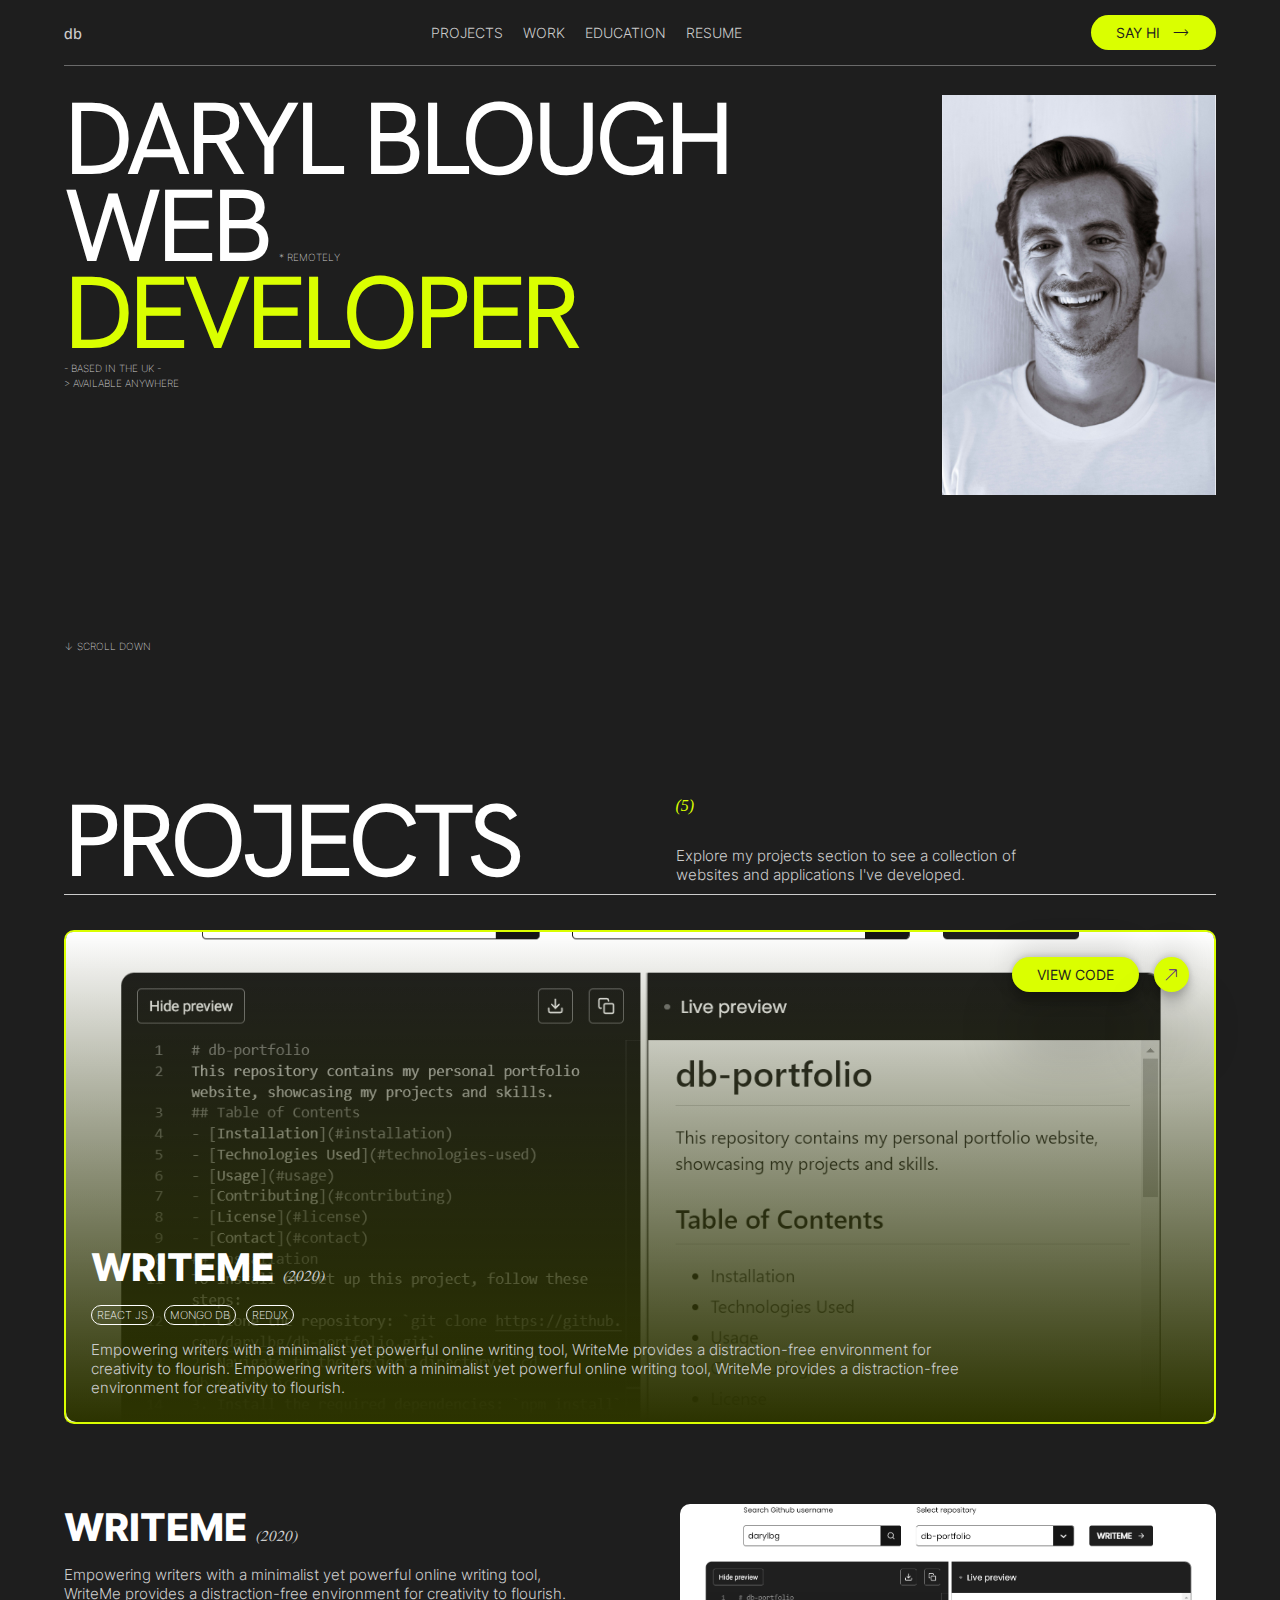
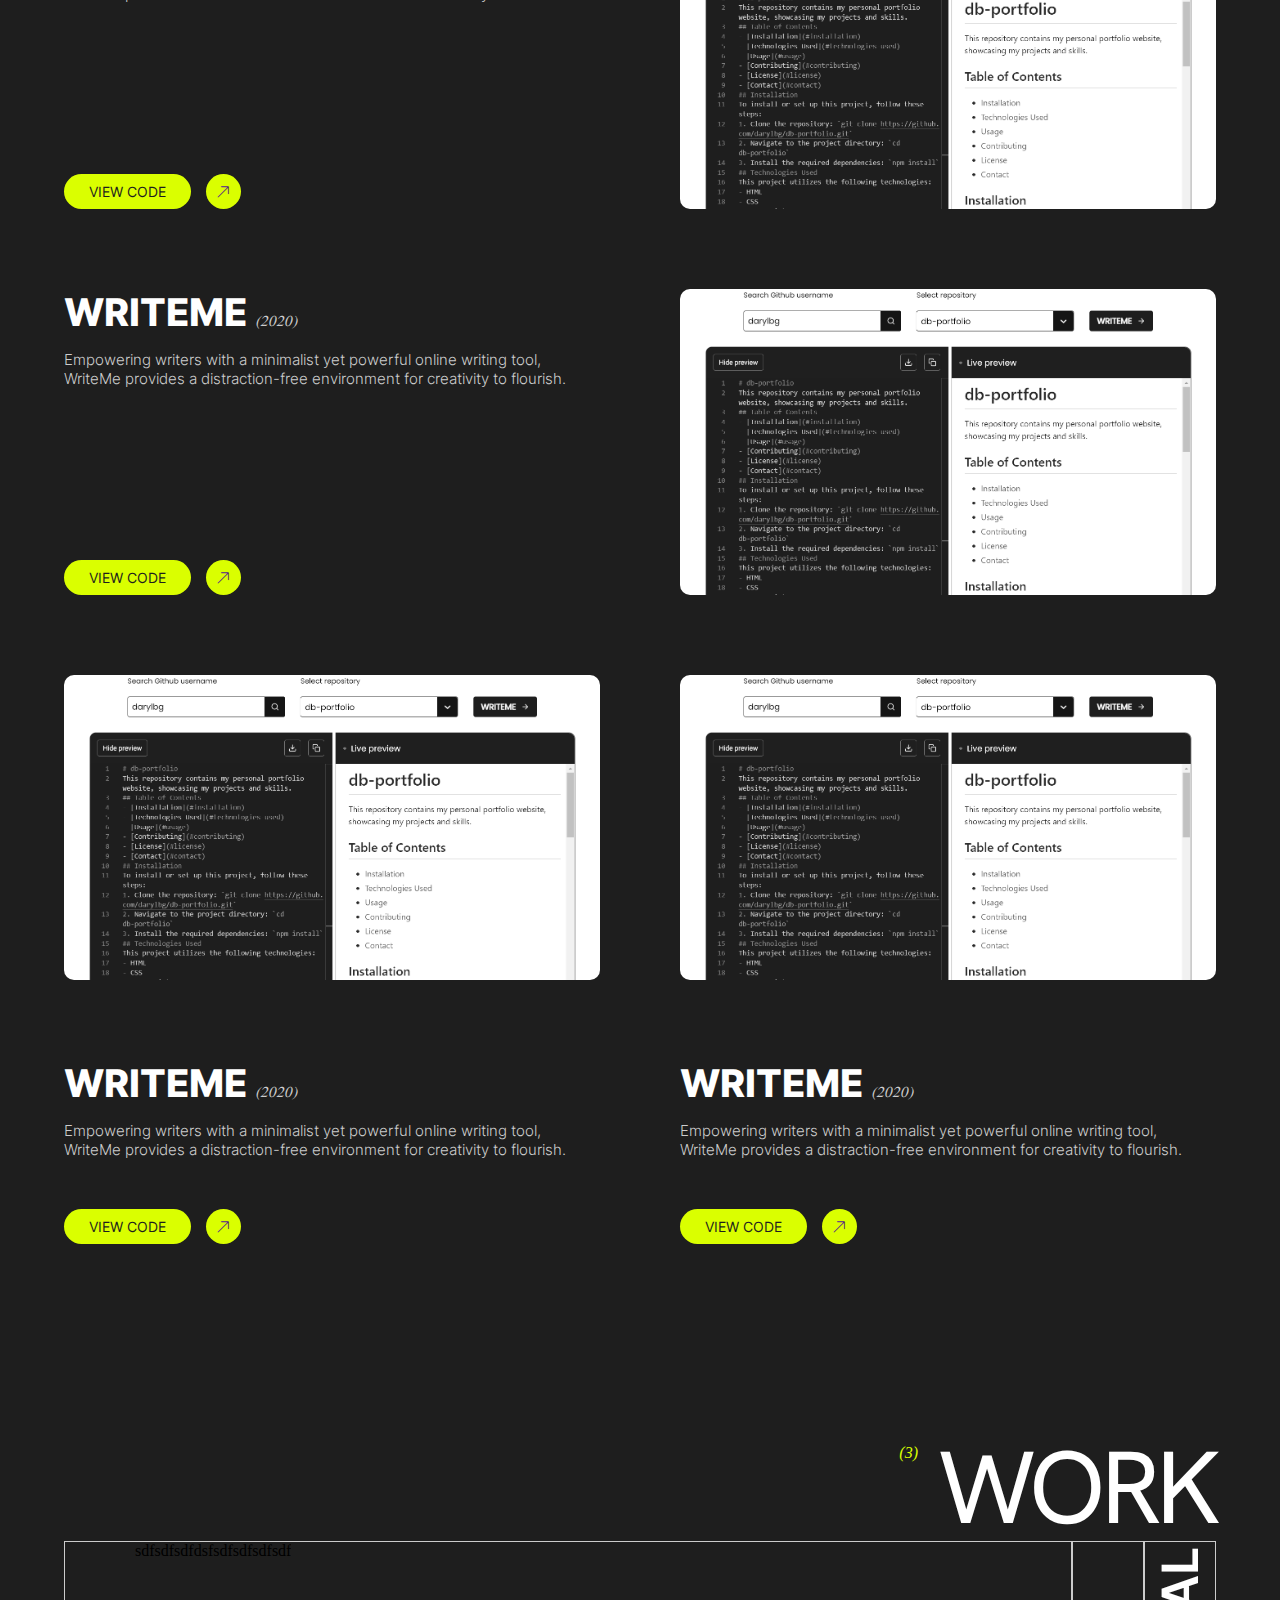
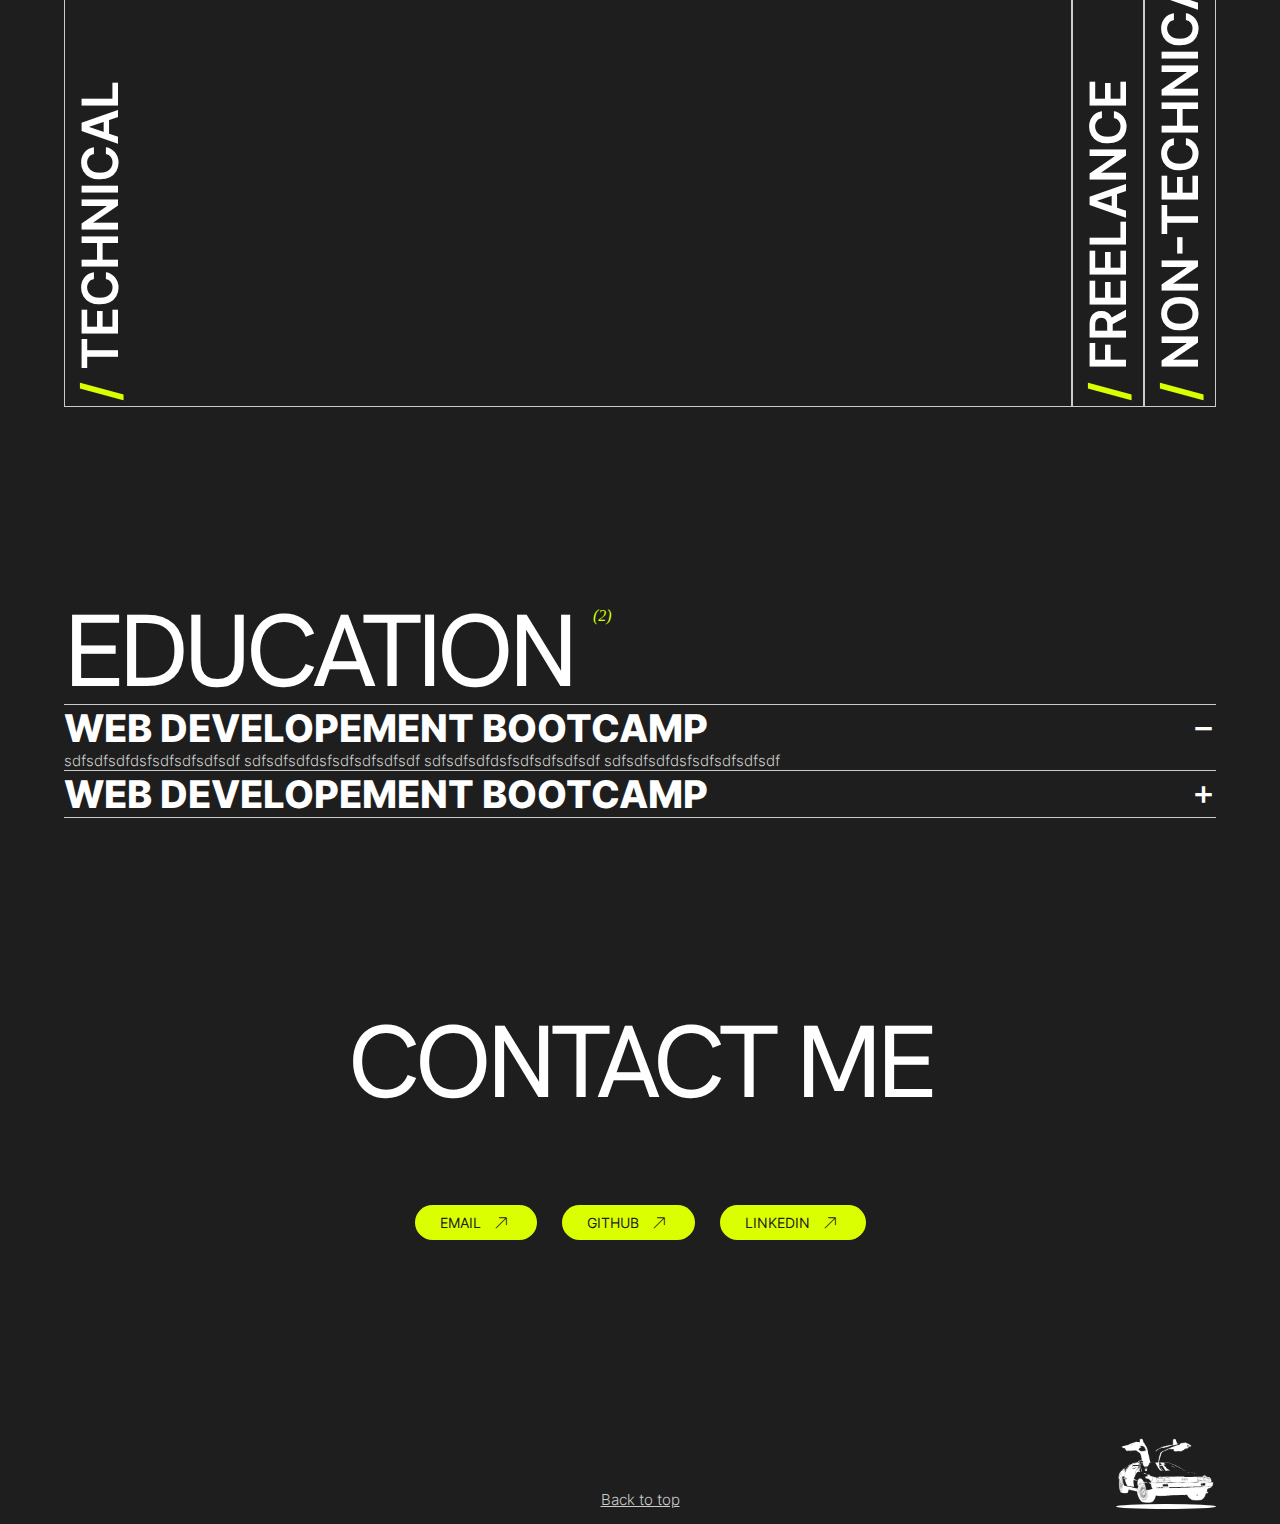
==== commit 5915ec5d: "styled foooter histroy" ====
--- a/index.html
+++ b/index.html
@@ -332,15 +332,18 @@
       </div>
       <div class="footer">
         <div class="back-to-top"><a href="" class="text">Back to top</a></div>
+        <div class="history-trigger">
+          <img src="./assets/images/delorean.png" alt="" />
+        </div>
         <div class="history">
-          <img src="./assets/images/delorean.png" alt="" />
-        </div>
-        <div class="history-items">
-          <div class="item">
-            <a href=""><img src="./assets/images/airbnp.PNG" alt="" /></a>
-          </div>
-          <div class="item">
-            <a href=""><img src="./assets/images/airbnp.PNG" alt="" /></a>
+          <div class="history-header text"><span>Previous portfolios</span></div>
+          <div class="history-items">
+            <a href="" class="item"
+              ><img src="./assets/images/zoomtube.png" alt=""
+            /></a>
+            <a href="" class="item"
+              ><img src="./assets/images/zoomtube.png" alt=""
+            /></a>
           </div>
         </div>
       </div>
--- a/style.css
+++ b/style.css
@@ -614,7 +614,7 @@
   transform: scale(-1);
   color: var(--white);
   font-family: var(--inter);
-  font-size: 5cqw;
+  font-size: 50px;
   font-weight: 600;
   margin: 0;
   padding: 5px;
@@ -631,6 +631,10 @@
 
 /* education */
 
+.education .section-header {
+  padding-bottom: 10px;
+}
+
 .education-levels {
   display: flex;
   flex-direction: column;
@@ -658,6 +662,7 @@
   display: flex;
   flex-direction: row;
   justify-content: space-between;
+  align-items: center;
 }
 
 .level-header .title {
@@ -721,36 +726,80 @@
   text-decoration: underline;
 }
 
-.footer .history {
+.footer .history-trigger {
   position: absolute;
   right: 0;
   bottom: 0;
 }
 
-.footer .history img {
+.footer .history-trigger:hover {
+  cursor: pointer;
+}
+
+.footer .history-trigger img {
   width: 100px;
-}
-
-.history-items {
-  display: flex;
-  flex-direction: row;
-  background-color: red;
+  z-index: 99;
+  animation: MoveUpDown 1.5s linear infinite;
+}
+
+.footer .history-trigger::before {
+  content: "";
+  position: absolute;
+  bottom: 0px;
+  border-radius: 50%;
+  width: 100%;
+  height: 5px;
+  background-color: #ffffff;
+}
+
+@keyframes MoveUpDown {
+  0%,
+  100% {
+    padding-bottom: 0px;
+  }
+  50% {
+    padding-bottom: 10px;
+  }
+}
+
+.history {
+  display: none;
   position: absolute;
   bottom: 0;
-  right: 100px;
-  padding: 15px;
+  right: 115px;
+  flex-direction: column;
+}
+
+.history-header span {
+  background-color: black;
+  padding: 5px 10px;
+  border-radius: 5px;
+}
+
+.history-items {
+  display: flex;
+  flex-direction: row;
+  padding: 15px 0;
   gap: 15px;
-  display: none;
+}
+
+.history-items .item {
+  border-radius: 5px;
+  box-sizing: border-box;
+  display: flex;
 }
 
 .history-items .item img {
-  width: 200px;
-  aspect-ratio: 16/9;
-}
-
-.footer .history:hover + .history-items,
-.history-items:hover {
-  display: flex;
+  aspect-ratio: 16 / 9;
+  width: 280px;
+  border-radius: 5px;
+  border: 2px solid grey;
+  box-sizing: border-box;
+  box-shadow: rgba(255, 255, 255, 0.2) 0 0 90px 15px;
+}
+
+.history-items .item img:hover {
+  border: 2px solid var(--accent);
 }
 
 /* MEDIA QUERIES */
@@ -794,6 +843,10 @@
     flex-direction: row;
     gap: 80px;
   }
+
+  .history-items .item img {
+    width: 320px;
+  }
 }
 
 @media screen and (min-width: 1400px) {
@@ -920,6 +973,7 @@
   .work-field-header .text {
     writing-mode: horizontal-tb;
     transform: none;
+    font-size: 5cqw;
   }
 
   .work-expanded .work-field-content {
@@ -936,6 +990,14 @@
     flex-direction: column;
   }
 
+  .history-items {
+    flex-direction: column;
+  }
+
+  .history-items .item img {
+    width: 50vw;
+  }
+
   .hide-on-sm {
     display: none;
   }
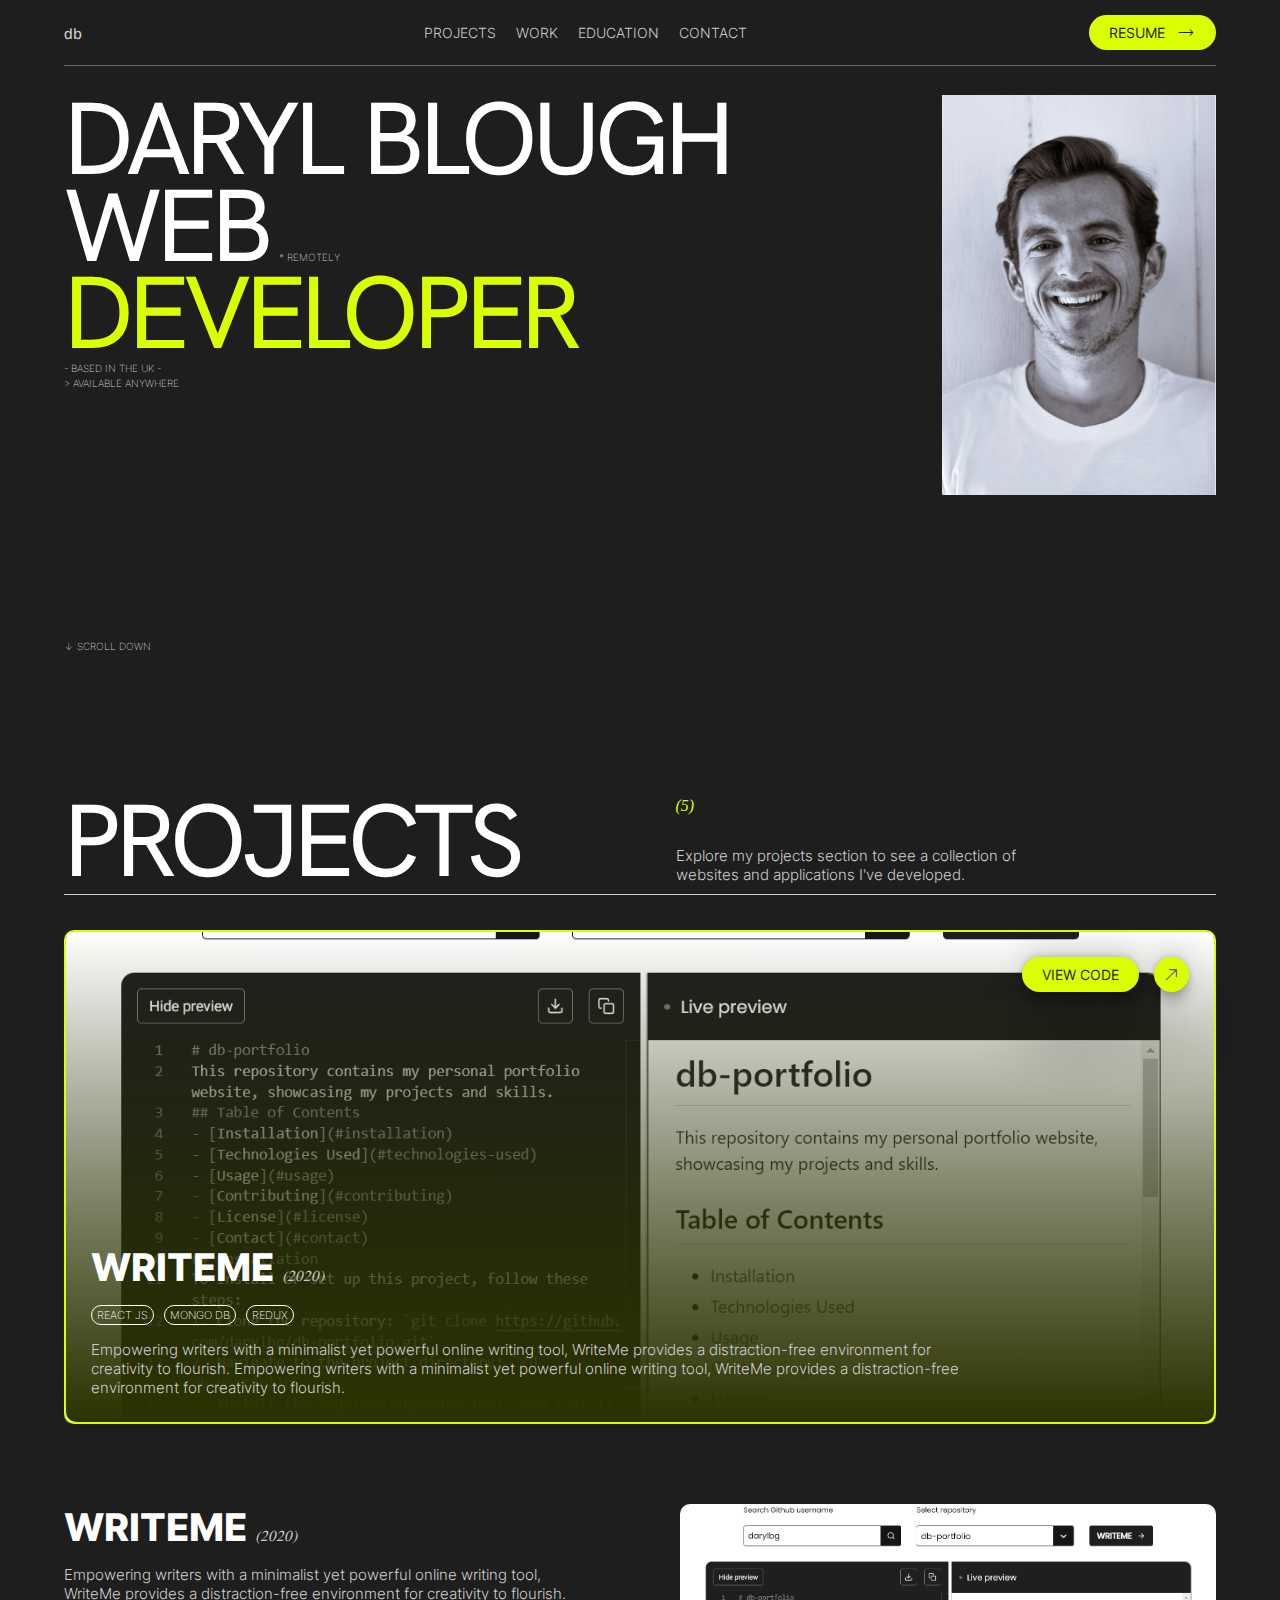
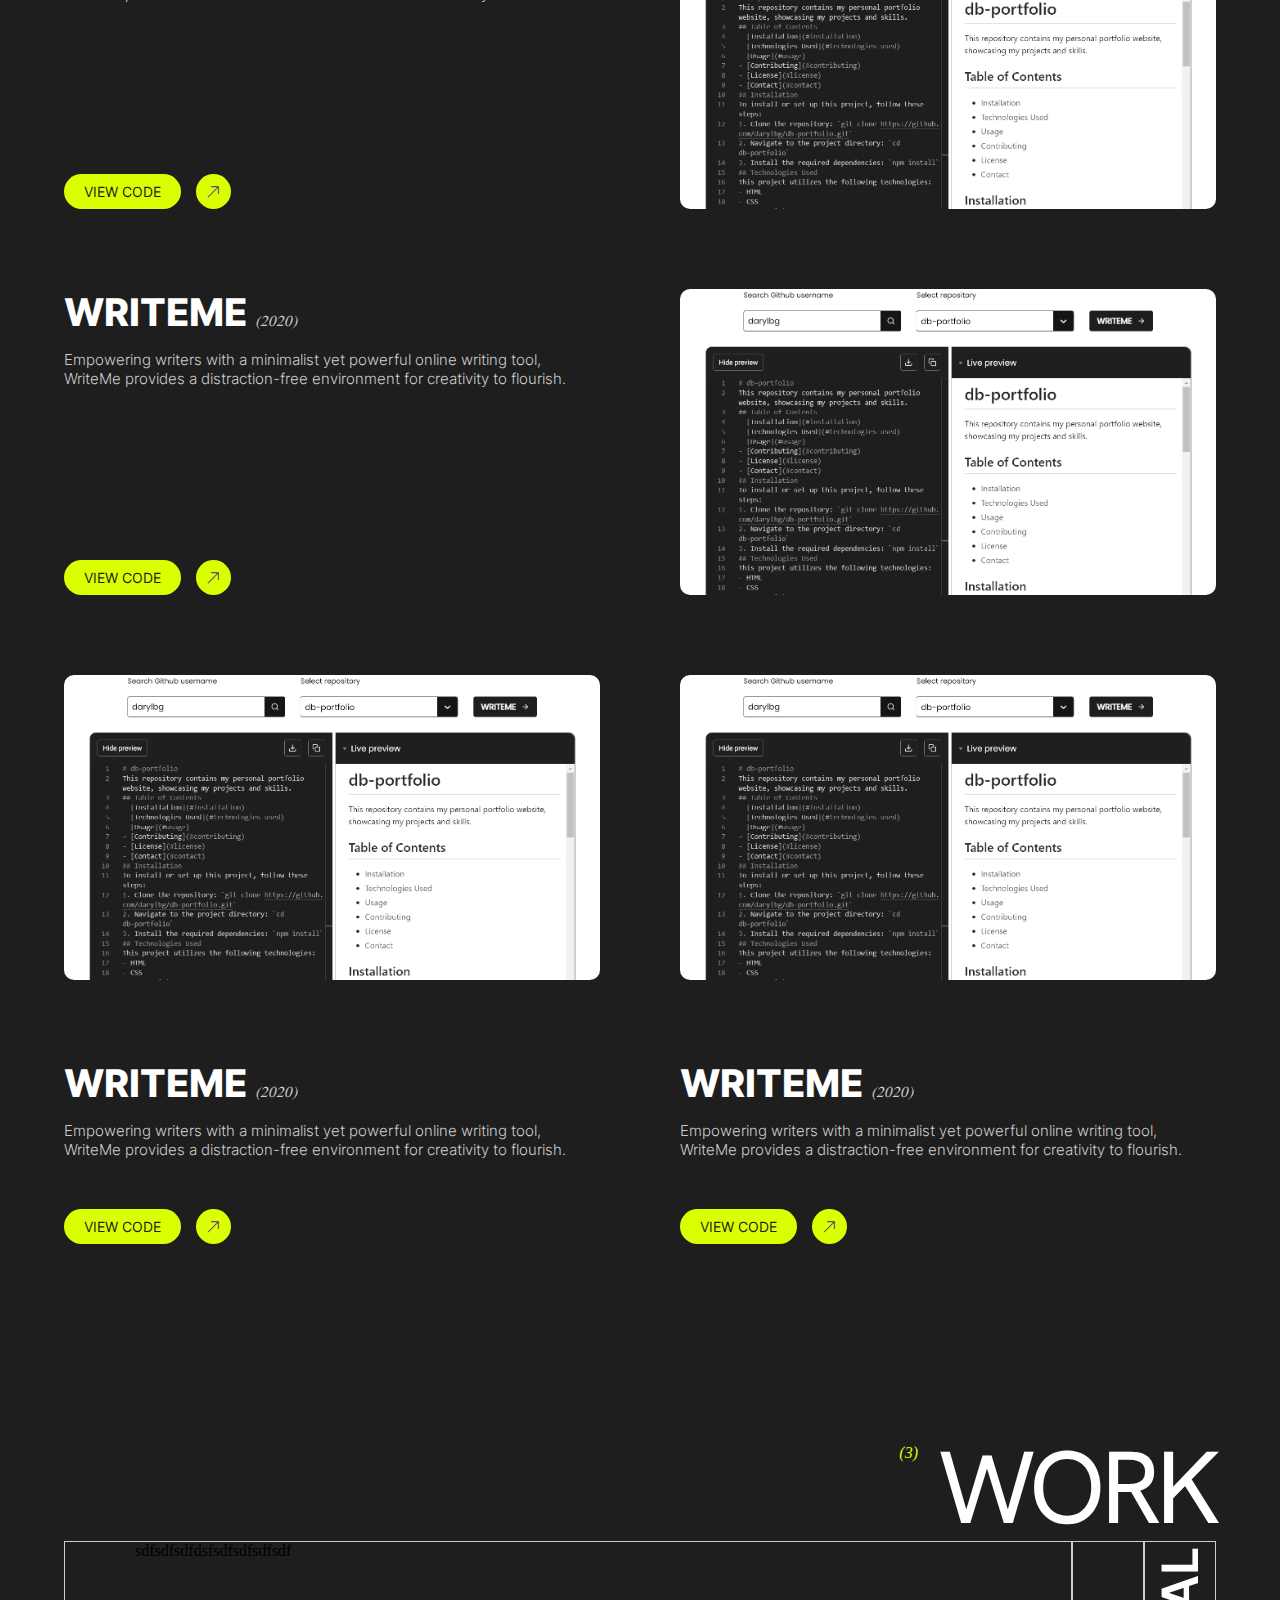
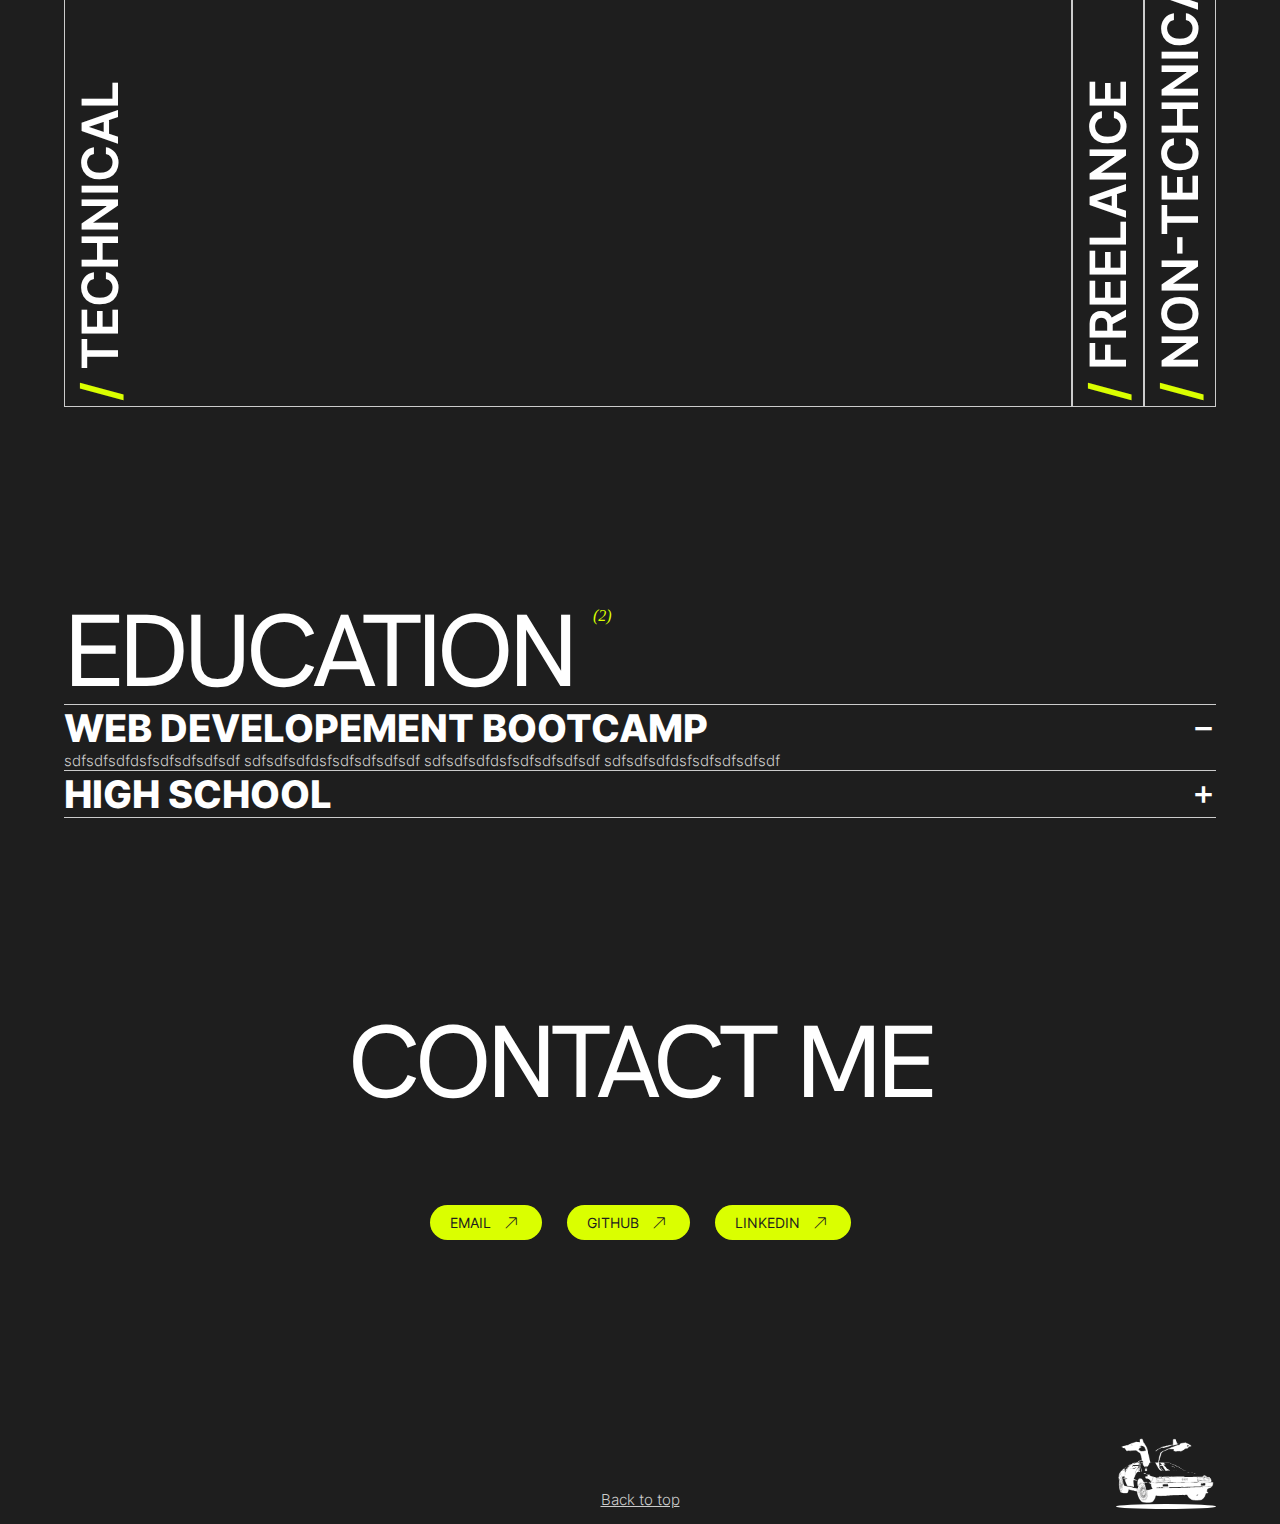
==== commit 501d6798: "styled mobile nav" ====
--- a/index.html
+++ b/index.html
@@ -15,19 +15,19 @@
     <link rel="stylesheet" href="style.css" />
     <script src="https://ajax.googleapis.com/ajax/libs/jquery/3.6.3/jquery.min.js"></script>
   </head>
-  <body>
+  <body id="body">
     <div class="navbar desktop-navbar">
       <div class="navbar-wrapper">
-        <div class="logo"><a href="">db</a></div>
+        <div class="logo"><a href="#app">db</a></div>
         <ul class="navbar-menu">
-          <li class="menu-item"><a href="">PROJECTS</a></li>
-          <li class="menu-item"><a href="">WORK</a></li>
-          <li class="menu-item"><a href="">EDUCATION</a></li>
-          <li class="menu-item"><a href="">RESUME</a></li>
+          <li class="menu-item"><a href="#projects-header">PROJECTS</a></li>
+          <li class="menu-item"><a href="#work">WORK</a></li>
+          <li class="menu-item"><a href="#education">EDUCATION</a></li>
+          <li class="menu-item"><a href="#contact">CONTACT</a></li>
         </ul>
         <div>
           <a href="" class="link-type1"
-            ><span>SAY HI</span
+            ><span>RESUME</span
             ><span class="material-symbols-rounded"> trending_flat </span>
           </a>
         </div>
@@ -36,24 +36,28 @@
     <div class="navbar mobile-navbar">
       <div class="m-navbar">
         <div class="m-navbar-logo">db</div>
-        <button id="m-menu-trigger" class="m-menu-button">
+        <button id="m-menu-trigger" class="m-menu-button link-type1">
           <span id="m-menu-trigger-icon" class="material-symbols-rounded"
             >menu</span
           >
           MENU
         </button>
       </div>
-
       <ul id="m-navbar-menu" class="m-navbar-menu">
-        <li class="menu-item"><a href="">HOME</a></li>
-        <li class="menu-item"><a href="">PROJECTS</a></li>
-        <li class="menu-item"><a href="">WORK</a></li>
-        <li class="menu-item"><a href="">EDUCATION</a></li>
-        <li class="menu-item"><a href="">CONTACT</a></li>
-        <li class="menu-item"><a href="">RESUME</a></li>
+        <li class="menu-item"><a href="#app">HOME</a></li>
+        <li class="menu-item"><a href="#projects-header">PROJECTS</a></li>
+        <li class="menu-item"><a href="#work">WORK</a></li>
+        <li class="menu-item"><a href="#education">EDUCATION</a></li>
+        <li class="menu-item"><a href="#contact">CONTACT</a></li>
+        <li class="">
+          <a href="" class="link-type1"
+            ><span>RESUME</span
+            ><span class="material-symbols-rounded"> trending_flat </span>
+          </a>
+        </li>
       </ul>
     </div>
-    <div class="app">
+    <div class="app" id="app">
       <div class="home">
         <div class="home-intro-wrapper">
           <div class="home-text">
@@ -78,7 +82,7 @@
         <div class="text">
           <p class="header-subtext scrolldown-subtext">↓ SCROLL DOWN</p>
         </div>
-        <div class="projects-header">
+        <div class="projects-header" id="projects-header">
           <div class="section-header">
             <p class="heading">PROJECTS</p>
             <span class="sm-section-header-number hide-on-md">(5)</span>
@@ -247,7 +251,7 @@
           </div>
         </div>
       </div>
-      <div class="work">
+      <div class="work" id="work">
         <div class="section-header">
           <span class="sm-section-header-number">(3)</span>
           <p class="heading">WORK</p>
@@ -273,7 +277,7 @@
           </div>
         </div>
       </div>
-      <div class="education">
+      <div class="education" id="education">
         <div class="section-header">
           <p class="heading">EDUCATION</p>
           <span class="sm-section-header-number">(2)</span>
@@ -293,7 +297,7 @@
           </div>
           <div class="education-level level-collapse">
             <div class="level-header item-header">
-              <div class="title">WEB DEVELOPEMENT BOOTCAMP</div>
+              <div class="title">HIGH SCHOOL</div>
               <span class="material-symbols-outlined">add</span>
             </div>
             <div class="level-content">
@@ -305,7 +309,7 @@
           </div>
         </div>
       </div>
-      <div class="contact">
+      <div class="contact" id="contact">
         <div class="section-header">
           <p class="heading">CONTACT ME</p>
         </div>
@@ -336,7 +340,9 @@
           <img src="./assets/images/delorean.png" alt="" />
         </div>
         <div class="history">
-          <div class="history-header text"><span>Previous portfolios</span></div>
+          <div class="history-header text">
+            <span>Previous portfolios</span>
+          </div>
           <div class="history-items">
             <a href="" class="item"
               ><img src="./assets/images/zoomtube.png" alt=""
--- a/style.css
+++ b/style.css
@@ -38,6 +38,10 @@
   --hanken-grotesk: "Hanken Grotesk";
   --inter: "Inter";
   --times-newer-roman: "Times Newer Roman";
+}
+
+html {
+  scroll-behavior: smooth;
 }
 
 body {
@@ -93,7 +97,7 @@
   background-color: var(--accent);
   display: flex;
   align-items: center;
-  padding: 0px 25px;
+  padding: 0px 20px;
   border-radius: 50px;
   text-decoration: none;
   text-decoration: none;
@@ -103,6 +107,7 @@
   font-weight: 400;
   font-size: 14px;
   gap: 10px;
+  border: none;
 }
 
 .link-type2 {
@@ -117,6 +122,11 @@
   text-decoration: none;
 }
 
+.link-type1:hover,
+.link-type2:hover {
+  cursor: pointer;
+}
+
 .link-type1 .material-symbols-rounded,
 .link-type2 .material-symbols-rounded {
   font-size: 21px;
@@ -247,32 +257,15 @@
   color: var(--white);
 }
 
-.m-menu-button {
-  z-index: 80;
-  background-color: var(--accent);
-  border: none;
-  color: var(--black);
-  border-radius: 50px;
-  display: flex;
-  align-items: center;
-  padding: 6px 15px;
-}
-
-.m-menu-button:hover,
-.m-menu-button:focus {
-  cursor: pointer;
-}
-
-#m-menu-trigger-icon {
-  font-size: 18px;
-  padding-right: 5px;
+.m-navbar .link-type1 {
+  z-index: 99;
 }
 
 .m-navbar-menu {
   position: absolute;
-  top: 0;
+  top: 55px;
   left: 100%;
-  height: 100svh;
+  height: calc(100svh - 55px);
   background-color: var(--black);
   margin: 0;
   padding: 50px 20px;
